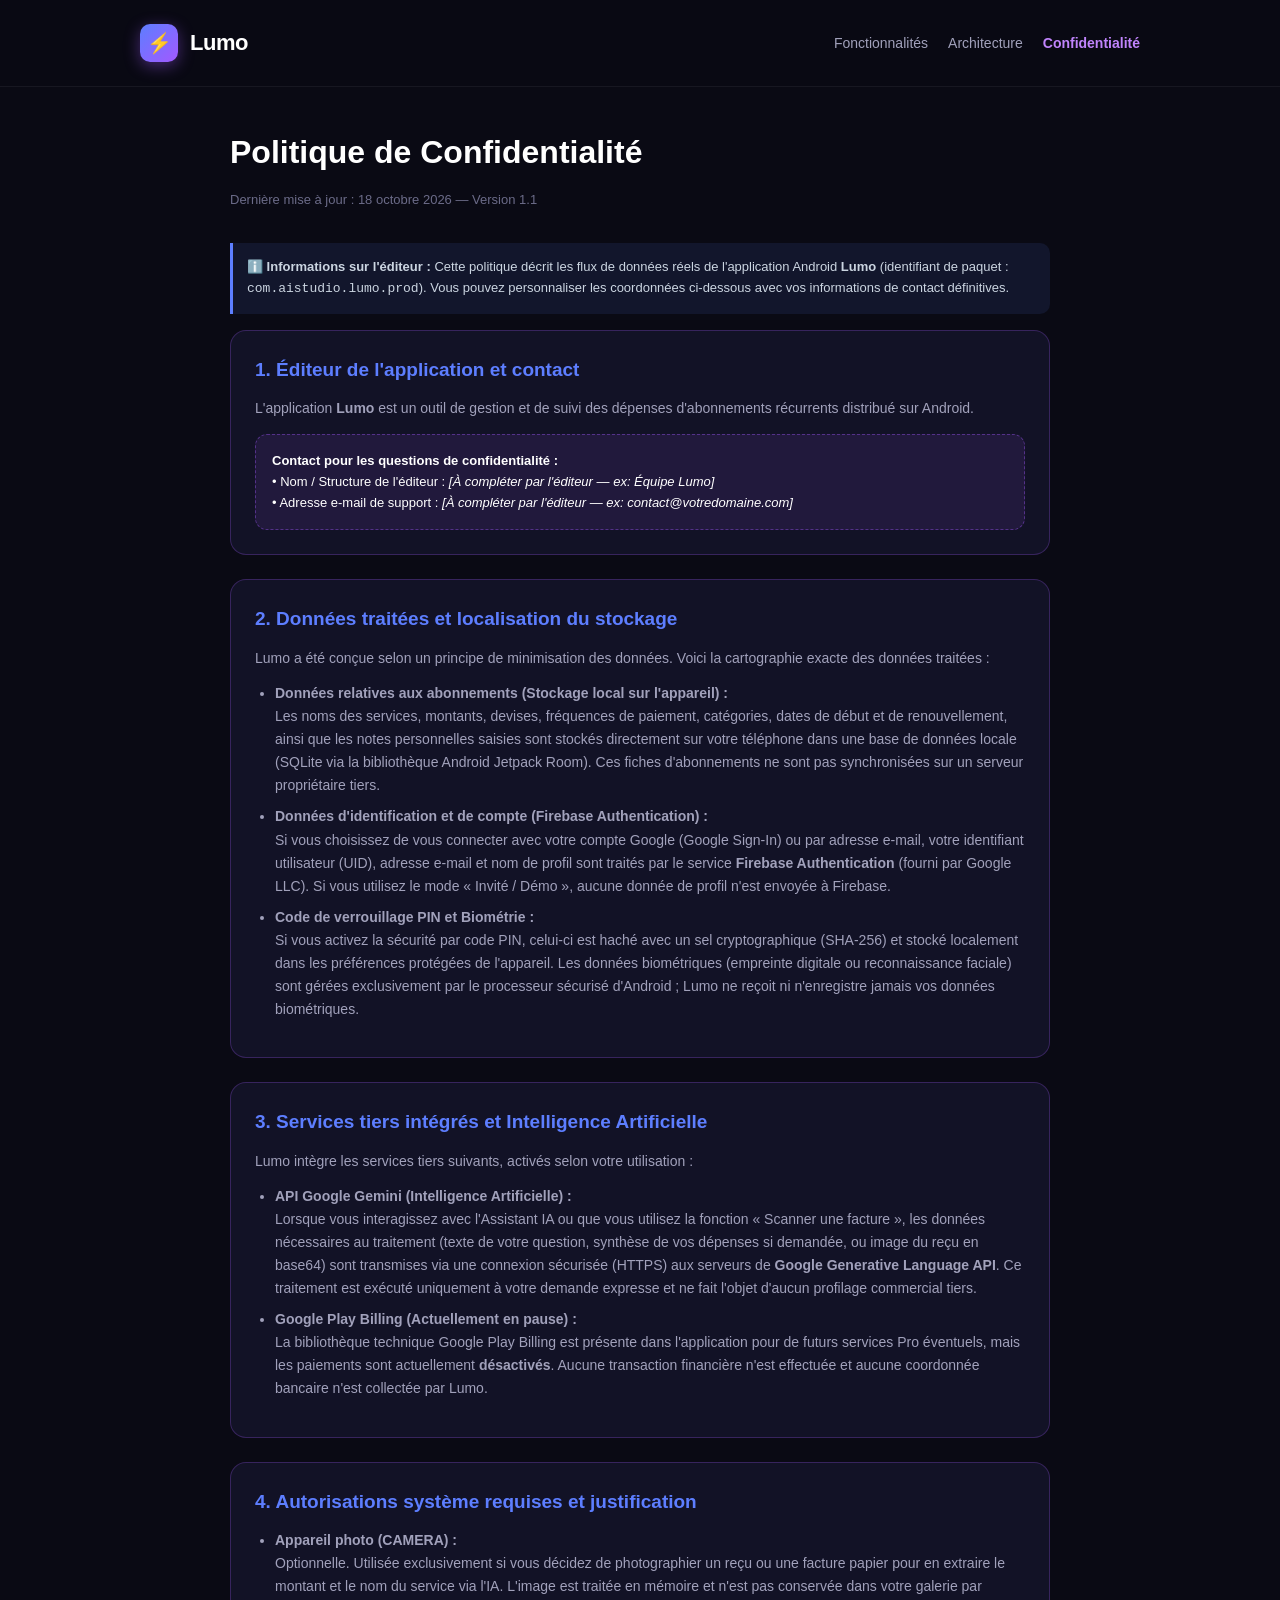
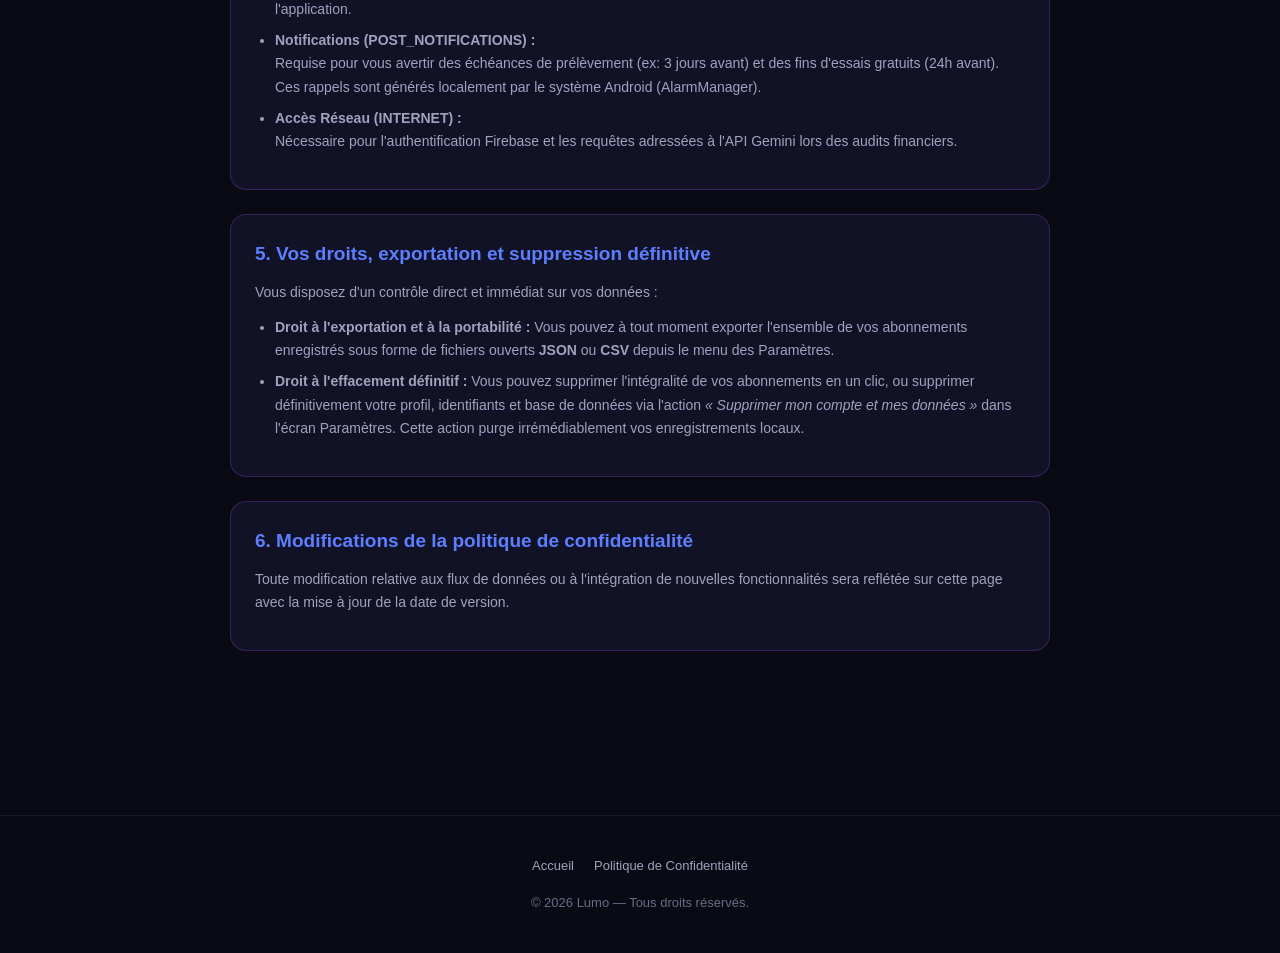
==== privacy.html @ ab12af0a "Add files via upload" ====
<!DOCTYPE html>
<html lang="fr">
<head>
  <meta charset="UTF-8">
  <meta name="viewport" content="width=device-width, initial-scale=1.0">
  <title>Politique de Confidentialité — Lumo</title>
  <meta name="description" content="Politique de confidentialité transparente et fidèle au fonctionnement réel de l'application Android Lumo.">
  <link rel="stylesheet" href="style.css">
</head>
<body>

  <!-- En-tête -->
  <header>
    <div class="container nav-wrapper">
      <a href="index.html" class="logo-brand">
        <div class="logo-badge">⚡</div>
        <span>Lumo</span>
      </a>
      <nav class="nav-links">
        <a href="index.html#features">Fonctionnalités</a>
        <a href="index.html#tech">Architecture</a>
        <a href="privacy.html" style="color: var(--neon-purple); font-weight: 700;">Confidentialité</a>
      </nav>
    </div>
  </header>

  <!-- Contenu Principal -->
  <main class="container privacy-content">
    <h1>Politique de Confidentialité</h1>
    <span class="date-badge">Dernière mise à jour : 18 octobre 2026 — Version 1.1</span>

    <!-- Note d'identification de l'éditeur -->
    <div class="notice-box">
      <strong>ℹ️ Informations sur l'éditeur :</strong> Cette politique décrit les flux de données réels de l'application Android <strong>Lumo</strong> (identifiant de paquet : <code>com.aistudio.lumo.prod</code>). Vous pouvez personnaliser les coordonnées ci-dessous avec vos informations de contact définitives.
    </div>

    <!-- Section 1 : Responsable du traitement -->
    <div class="privacy-section">
      <h2>1. Éditeur de l'application et contact</h2>
      <p>
        L'application <strong>Lumo</strong> est un outil de gestion et de suivi des dépenses d'abonnements récurrents distribué sur Android.
      </p>
      <div class="contact-highlight">
        <strong>Contact pour les questions de confidentialité :</strong><br>
        • Nom / Structure de l'éditeur : <em>[À compléter par l'éditeur — ex: Équipe Lumo]</em><br>
        • Adresse e-mail de support : <em>[À compléter par l'éditeur — ex: contact@votredomaine.com]</em>
      </div>
    </div>

    <!-- Section 2 : Données réellement collectées et stockage -->
    <div class="privacy-section">
      <h2>2. Données traitées et localisation du stockage</h2>
      <p>Lumo a été conçue selon un principe de minimisation des données. Voici la cartographie exacte des données traitées :</p>
      
      <ul>
        <li>
          <strong>Données relatives aux abonnements (Stockage local sur l'appareil) :</strong><br>
          Les noms des services, montants, devises, fréquences de paiement, catégories, dates de début et de renouvellement, ainsi que les notes personnelles saisies sont stockés directement sur votre téléphone dans une base de données locale (SQLite via la bibliothèque Android Jetpack Room). Ces fiches d'abonnements ne sont pas synchronisées sur un serveur propriétaire tiers.
        </li>
        <li>
          <strong>Données d'identification et de compte (Firebase Authentication) :</strong><br>
          Si vous choisissez de vous connecter avec votre compte Google (Google Sign-In) ou par adresse e-mail, votre identifiant utilisateur (UID), adresse e-mail et nom de profil sont traités par le service <strong>Firebase Authentication</strong> (fourni par Google LLC). Si vous utilisez le mode « Invité / Démo », aucune donnée de profil n'est envoyée à Firebase.
        </li>
        <li>
          <strong>Code de verrouillage PIN et Biométrie :</strong><br>
          Si vous activez la sécurité par code PIN, celui-ci est haché avec un sel cryptographique (SHA-256) et stocké localement dans les préférences protégées de l'appareil. Les données biométriques (empreinte digitale ou reconnaissance faciale) sont gérées exclusivement par le processeur sécurisé d'Android ; Lumo ne reçoit ni n'enregistre jamais vos données biométriques.
        </li>
      </ul>
    </div>

    <!-- Section 3 : Services tiers et Intelligence Artificielle -->
    <div class="privacy-section">
      <h2>3. Services tiers intégrés et Intelligence Artificielle</h2>
      <p>Lumo intègre les services tiers suivants, activés selon votre utilisation :</p>
      
      <ul>
        <li>
          <strong>API Google Gemini (Intelligence Artificielle) :</strong><br>
          Lorsque vous interagissez avec l'Assistant IA ou que vous utilisez la fonction « Scanner une facture », les données nécessaires au traitement (texte de votre question, synthèse de vos dépenses si demandée, ou image du reçu en base64) sont transmises via une connexion sécurisée (HTTPS) aux serveurs de <strong>Google Generative Language API</strong>. Ce traitement est exécuté uniquement à votre demande expresse et ne fait l'objet d'aucun profilage commercial tiers.
        </li>
        <li>
          <strong>Google Play Billing (Actuellement en pause) :</strong><br>
          La bibliothèque technique Google Play Billing est présente dans l'application pour de futurs services Pro éventuels, mais les paiements sont actuellement <strong>désactivés</strong>. Aucune transaction financière n'est effectuée et aucune coordonnée bancaire n'est collectée par Lumo.
        </li>
      </ul>
    </div>

    <!-- Section 4 : Permissions Android -->
    <div class="privacy-section">
      <h2>4. Autorisations système requises et justification</h2>
      <ul>
        <li>
          <strong>Appareil photo (CAMERA) :</strong><br>
          Optionnelle. Utilisée exclusivement si vous décidez de photographier un reçu ou une facture papier pour en extraire le montant et le nom du service via l'IA. L'image est traitée en mémoire et n'est pas conservée dans votre galerie par l'application.
        </li>
        <li>
          <strong>Notifications (POST_NOTIFICATIONS) :</strong><br>
          Requise pour vous avertir des échéances de prélèvement (ex: 3 jours avant) et des fins d'essais gratuits (24h avant). Ces rappels sont générés localement par le système Android (AlarmManager).
        </li>
        <li>
          <strong>Accès Réseau (INTERNET) :</strong><br>
          Nécessaire pour l'authentification Firebase et les requêtes adressées à l'API Gemini lors des audits financiers.
        </li>
      </ul>
    </div>

    <!-- Section 5 : Droits, Exportation et Suppression -->
    <div class="privacy-section">
      <h2>5. Vos droits, exportation et suppression définitive</h2>
      <p>Vous disposez d'un contrôle direct et immédiat sur vos données :</p>
      <ul>
        <li>
          <strong>Droit à l'exportation et à la portabilité :</strong> Vous pouvez à tout moment exporter l'ensemble de vos abonnements enregistrés sous forme de fichiers ouverts <strong>JSON</strong> ou <strong>CSV</strong> depuis le menu des Paramètres.
        </li>
        <li>
          <strong>Droit à l'effacement définitif :</strong> Vous pouvez supprimer l'intégralité de vos abonnements en un clic, ou supprimer définitivement votre profil, identifiants et base de données via l'action <em>« Supprimer mon compte et mes données »</em> dans l'écran Paramètres. Cette action purge irrémédiablement vos enregistrements locaux.
        </li>
      </ul>
    </div>

    <!-- Section 6 : Évolutions -->
    <div class="privacy-section">
      <h2>6. Modifications de la politique de confidentialité</h2>
      <p>
        Toute modification relative aux flux de données ou à l'intégration de nouvelles fonctionnalités sera reflétée sur cette page avec la mise à jour de la date de version.
      </p>
    </div>
  </main>

  <!-- Pied de page -->
  <footer>
    <div class="container">
      <div class="footer-links">
        <a href="index.html">Accueil</a>
        <a href="privacy.html">Politique de Confidentialité</a>
      </div>
      <p>© 2026 Lumo — Tous droits réservés.</p>
    </div>
  </footer>

</body>
</html>
---- style.css ----
:root {
  --bg-dark: #0a0a14;
  --bg-card: #121226;
  --bg-card-border: rgba(162, 89, 255, 0.25);
  --electric-blue: #5d7eff;
  --neon-violet: #a259ff;
  --neon-purple: #c084fc;
  --text-white: #ffffff;
  --text-gray: #a1a1bb;
  --text-muted: #6b6b88;
  --success-green: #10b981;
  --gradient-cta: linear-gradient(135deg, #5d7eff 0%, #a259ff 100%);
  --glow-shadow: 0 8px 32px rgba(93, 126, 255, 0.25);
}

* {
  margin: 0;
  padding: 0;
  box-sizing: border-box;
}

body {
  font-family: -apple-system, BlinkMacSystemFont, "Segoe UI", Roboto, Helvetica, Arial, sans-serif;
  background-color: var(--bg-dark);
  color: var(--text-white);
  line-height: 1.6;
  overflow-x: hidden;
  -webkit-font-smoothing: antialiased;
}

.container {
  max-width: 1040px;
  margin: 0 auto;
  padding: 0 20px;
}

/* Header */
header {
  padding: 24px 0;
  border-bottom: 1px solid rgba(255, 255, 255, 0.06);
  position: sticky;
  top: 0;
  background-color: rgba(10, 10, 20, 0.92);
  backdrop-filter: blur(12px);
  z-index: 100;
}

.nav-wrapper {
  display: flex;
  justify-content: space-between;
  align-items: center;
}

.logo-brand {
  display: flex;
  align-items: center;
  gap: 12px;
  text-decoration: none;
  color: var(--text-white);
  font-weight: 800;
  font-size: 22px;
  letter-spacing: -0.5px;
}

.logo-badge {
  width: 38px;
  height: 38px;
  border-radius: 10px;
  background: var(--gradient-cta);
  display: flex;
  align-items: center;
  justify-content: center;
  font-size: 20px;
  box-shadow: 0 4px 16px rgba(162, 89, 255, 0.4);
}

.nav-links {
  display: flex;
  align-items: center;
  gap: 20px;
}

.nav-links a {
  color: var(--text-gray);
  text-decoration: none;
  font-size: 14px;
  font-weight: 500;
  transition: color 0.2s ease;
}

.nav-links a:hover {
  color: var(--text-white);
}

/* Hero Section */
.hero {
  padding: 70px 0 50px;
  text-align: center;
  position: relative;
}

.hero::before {
  content: "";
  position: absolute;
  top: -60px;
  left: 50%;
  transform: translateX(-50%);
  width: 480px;
  height: 280px;
  background: radial-gradient(circle, rgba(162, 89, 255, 0.18) 0%, rgba(93, 126, 255, 0.08) 50%, transparent 70%);
  filter: blur(40px);
  pointer-events: none;
  z-index: 0;
}

.hero-pill {
  display: inline-flex;
  align-items: center;
  gap: 8px;
  padding: 6px 14px;
  border-radius: 20px;
  background: rgba(162, 89, 255, 0.12);
  border: 1px solid rgba(162, 89, 255, 0.35);
  font-size: 12.5px;
  font-weight: 600;
  color: var(--neon-purple);
  margin-bottom: 24px;
  position: relative;
  z-index: 1;
}

.hero h1 {
  font-size: clamp(32px, 6vw, 52px);
  font-weight: 800;
  line-height: 1.15;
  letter-spacing: -1px;
  margin-bottom: 20px;
  position: relative;
  z-index: 1;
}

.gradient-text {
  background: linear-gradient(135deg, #ffffff 30%, #a259ff 100%);
  -webkit-background-clip: text;
  -webkit-text-fill-color: transparent;
}

.hero-desc {
  font-size: clamp(16px, 2.5vw, 19px);
  color: var(--text-gray);
  max-width: 620px;
  margin: 0 auto 36px;
  position: relative;
  z-index: 1;
}

.cta-group {
  display: flex;
  flex-direction: column;
  align-items: center;
  gap: 14px;
  margin-bottom: 40px;
  position: relative;
  z-index: 1;
}

.btn-primary {
  display: inline-flex;
  align-items: center;
  justify-content: center;
  gap: 10px;
  padding: 16px 32px;
  border-radius: 14px;
  background: var(--gradient-cta);
  color: var(--text-white);
  font-weight: 700;
  font-size: 16px;
  text-decoration: none;
  box-shadow: var(--glow-shadow);
  transition: transform 0.2s ease, box-shadow 0.2s ease;
  cursor: pointer;
  border: none;
}

.btn-primary:hover {
  transform: translateY(-2px);
  box-shadow: 0 12px 36px rgba(162, 89, 255, 0.4);
}

.btn-pending {
  background: rgba(255, 255, 255, 0.08);
  border: 1px dashed rgba(162, 89, 255, 0.5);
  color: #d1d5db;
  cursor: default;
}

.badge-uptodown {
  display: inline-block;
  font-size: 11px;
  background: rgba(16, 185, 129, 0.2);
  color: var(--success-green);
  padding: 2px 8px;
  border-radius: 6px;
  border: 1px solid rgba(16, 185, 129, 0.4);
  font-weight: 700;
}

.cta-note {
  font-size: 12px;
  color: var(--text-muted);
}

/* Feature Grid */
.features-section {
  padding: 60px 0;
}

.section-title {
  text-align: center;
  margin-bottom: 40px;
}

.section-title h2 {
  font-size: 28px;
  font-weight: 800;
  margin-bottom: 10px;
}

.section-title p {
  color: var(--text-gray);
  font-size: 15px;
}

.grid-3 {
  display: grid;
  grid-template-columns: repeat(auto-fit, minmax(280px, 1fr));
  gap: 20px;
}

.card {
  background: var(--bg-card);
  border: 1px solid var(--bg-card-border);
  border-radius: 18px;
  padding: 28px 24px;
  transition: transform 0.2s ease, border-color 0.2s ease;
}

.card:hover {
  transform: translateY(-4px);
  border-color: rgba(93, 126, 255, 0.5);
}

.card-icon {
  width: 44px;
  height: 44px;
  border-radius: 12px;
  background: rgba(93, 126, 255, 0.15);
  display: flex;
  align-items: center;
  justify-content: center;
  font-size: 22px;
  margin-bottom: 16px;
  border: 1px solid rgba(93, 126, 255, 0.3);
}

.card h3 {
  font-size: 18px;
  font-weight: 700;
  margin-bottom: 10px;
}

.card p {
  font-size: 14px;
  color: var(--text-gray);
  line-height: 1.5;
}

/* Technical Transparency Section */
.tech-section {
  padding: 40px 0;
}

.tech-box {
  background: rgba(18, 18, 38, 0.7);
  border: 1px solid rgba(255, 255, 255, 0.08);
  border-radius: 16px;
  padding: 28px;
}

.tech-box h3 {
  font-size: 18px;
  margin-bottom: 14px;
  display: flex;
  align-items: center;
  gap: 8px;
}

.tech-list {
  list-style: none;
  display: grid;
  grid-template-columns: repeat(auto-fit, minmax(260px, 1fr));
  gap: 14px;
}

.tech-list li {
  font-size: 13.5px;
  color: var(--text-gray);
  display: flex;
  align-items: flex-start;
  gap: 10px;
}

.tech-list li strong {
  color: var(--text-white);
}

/* Footer */
footer {
  border-top: 1px solid rgba(255, 255, 255, 0.06);
  padding: 40px 0;
  margin-top: 60px;
  text-align: center;
  font-size: 13px;
  color: var(--text-muted);
}

.footer-links {
  display: flex;
  justify-content: center;
  gap: 20px;
  margin-bottom: 16px;
}

.footer-links a {
  color: var(--text-gray);
  text-decoration: none;
  font-weight: 500;
}

.footer-links a:hover {
  color: var(--neon-purple);
}

/* Privacy Policy Layout */
.privacy-content {
  padding: 40px 0 80px;
  max-width: 820px;
  margin: 0 auto;
}

.privacy-content h1 {
  font-size: 32px;
  margin-bottom: 12px;
}

.privacy-content .date-badge {
  font-size: 13px;
  color: var(--text-muted);
  margin-bottom: 32px;
  display: block;
}

.privacy-section {
  background: var(--bg-card);
  border: 1px solid var(--bg-card-border);
  border-radius: 16px;
  padding: 24px;
  margin-bottom: 24px;
}

.privacy-section h2 {
  font-size: 19px;
  color: var(--electric-blue);
  margin-bottom: 12px;
  display: flex;
  align-items: center;
  gap: 10px;
}

.privacy-section p, .privacy-section ul {
  font-size: 14px;
  color: var(--text-gray);
  line-height: 1.65;
  margin-bottom: 12px;
}

.privacy-section ul {
  padding-left: 20px;
}

.privacy-section li {
  margin-bottom: 8px;
}

.notice-box {
  background: rgba(93, 126, 255, 0.1);
  border-left: 3px solid var(--electric-blue);
  padding: 14px;
  border-radius: 0 10px 10px 0;
  margin: 16px 0;
  font-size: 13px;
  color: #cbd5e1;
}

.contact-highlight {
  background: rgba(162, 89, 255, 0.1);
  border: 1px dashed rgba(162, 89, 255, 0.4);
  padding: 16px;
  border-radius: 12px;
  margin-top: 14px;
  font-size: 13px;
}
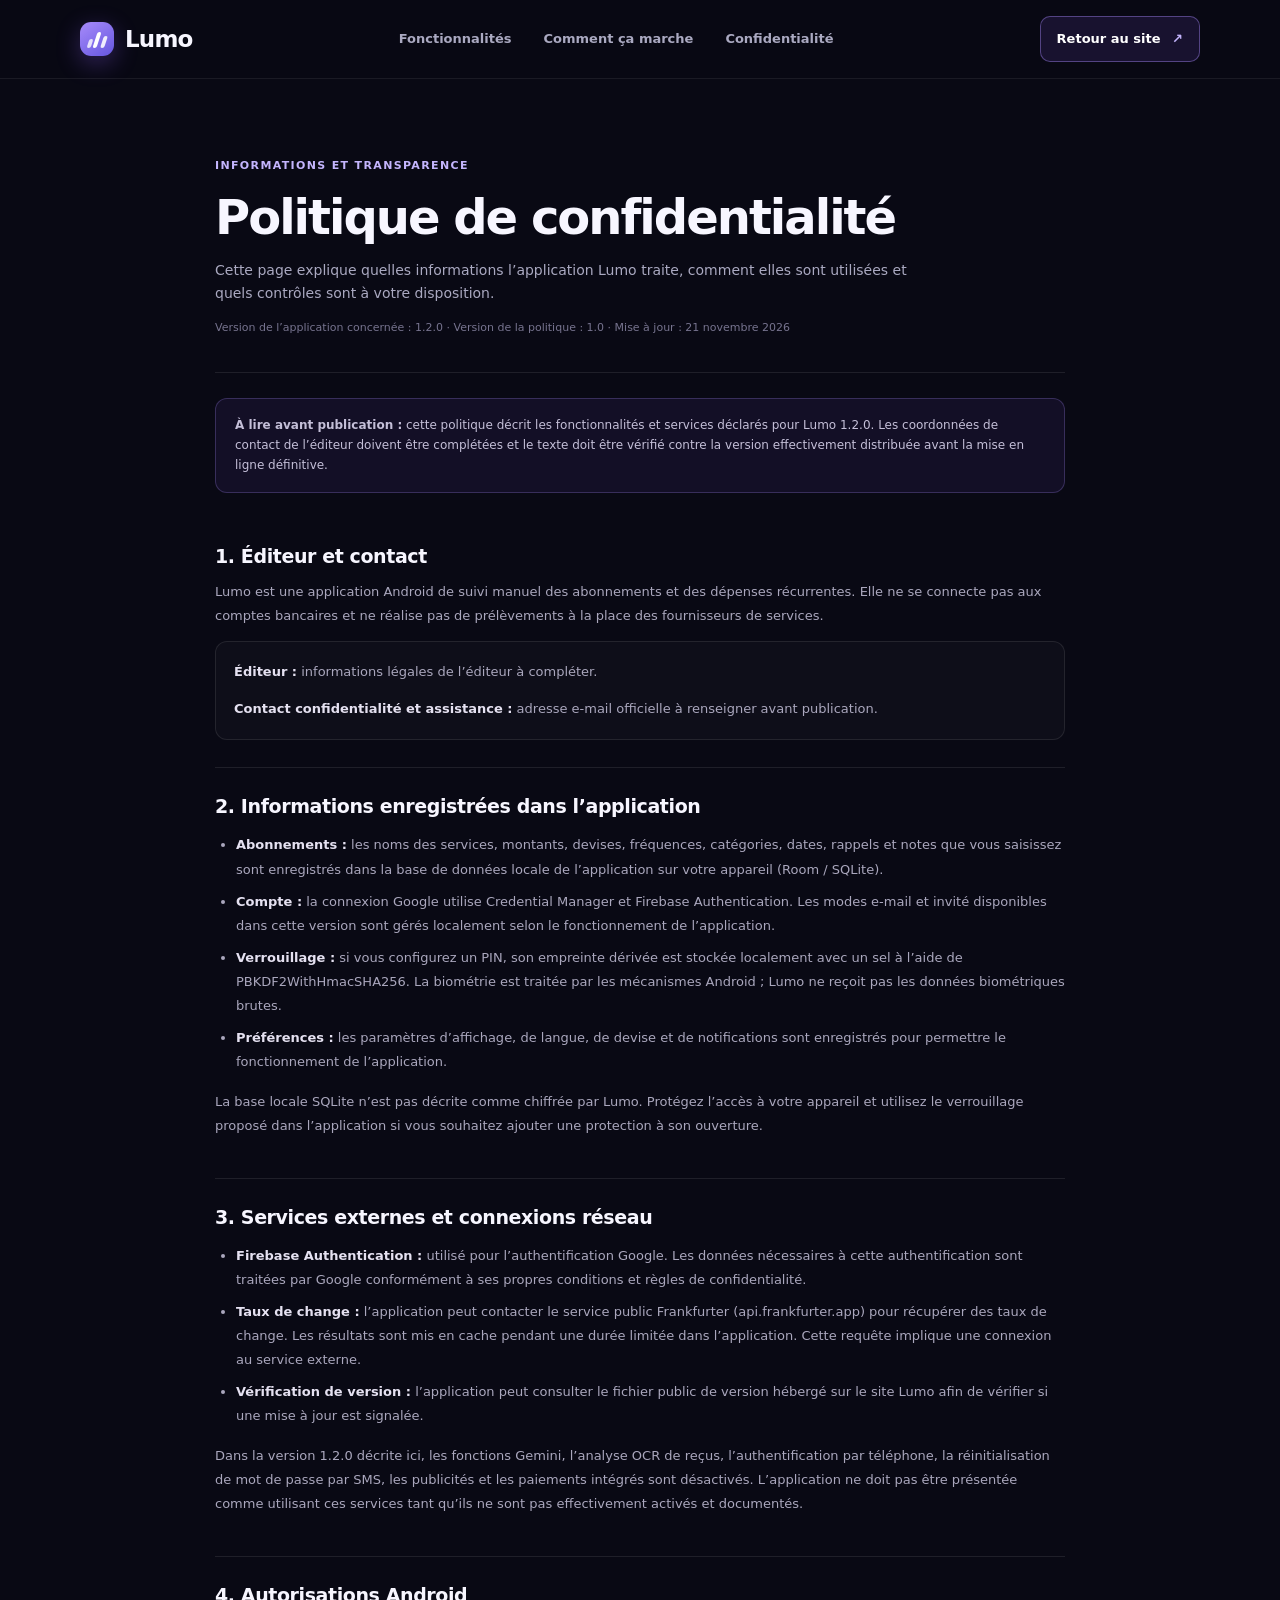
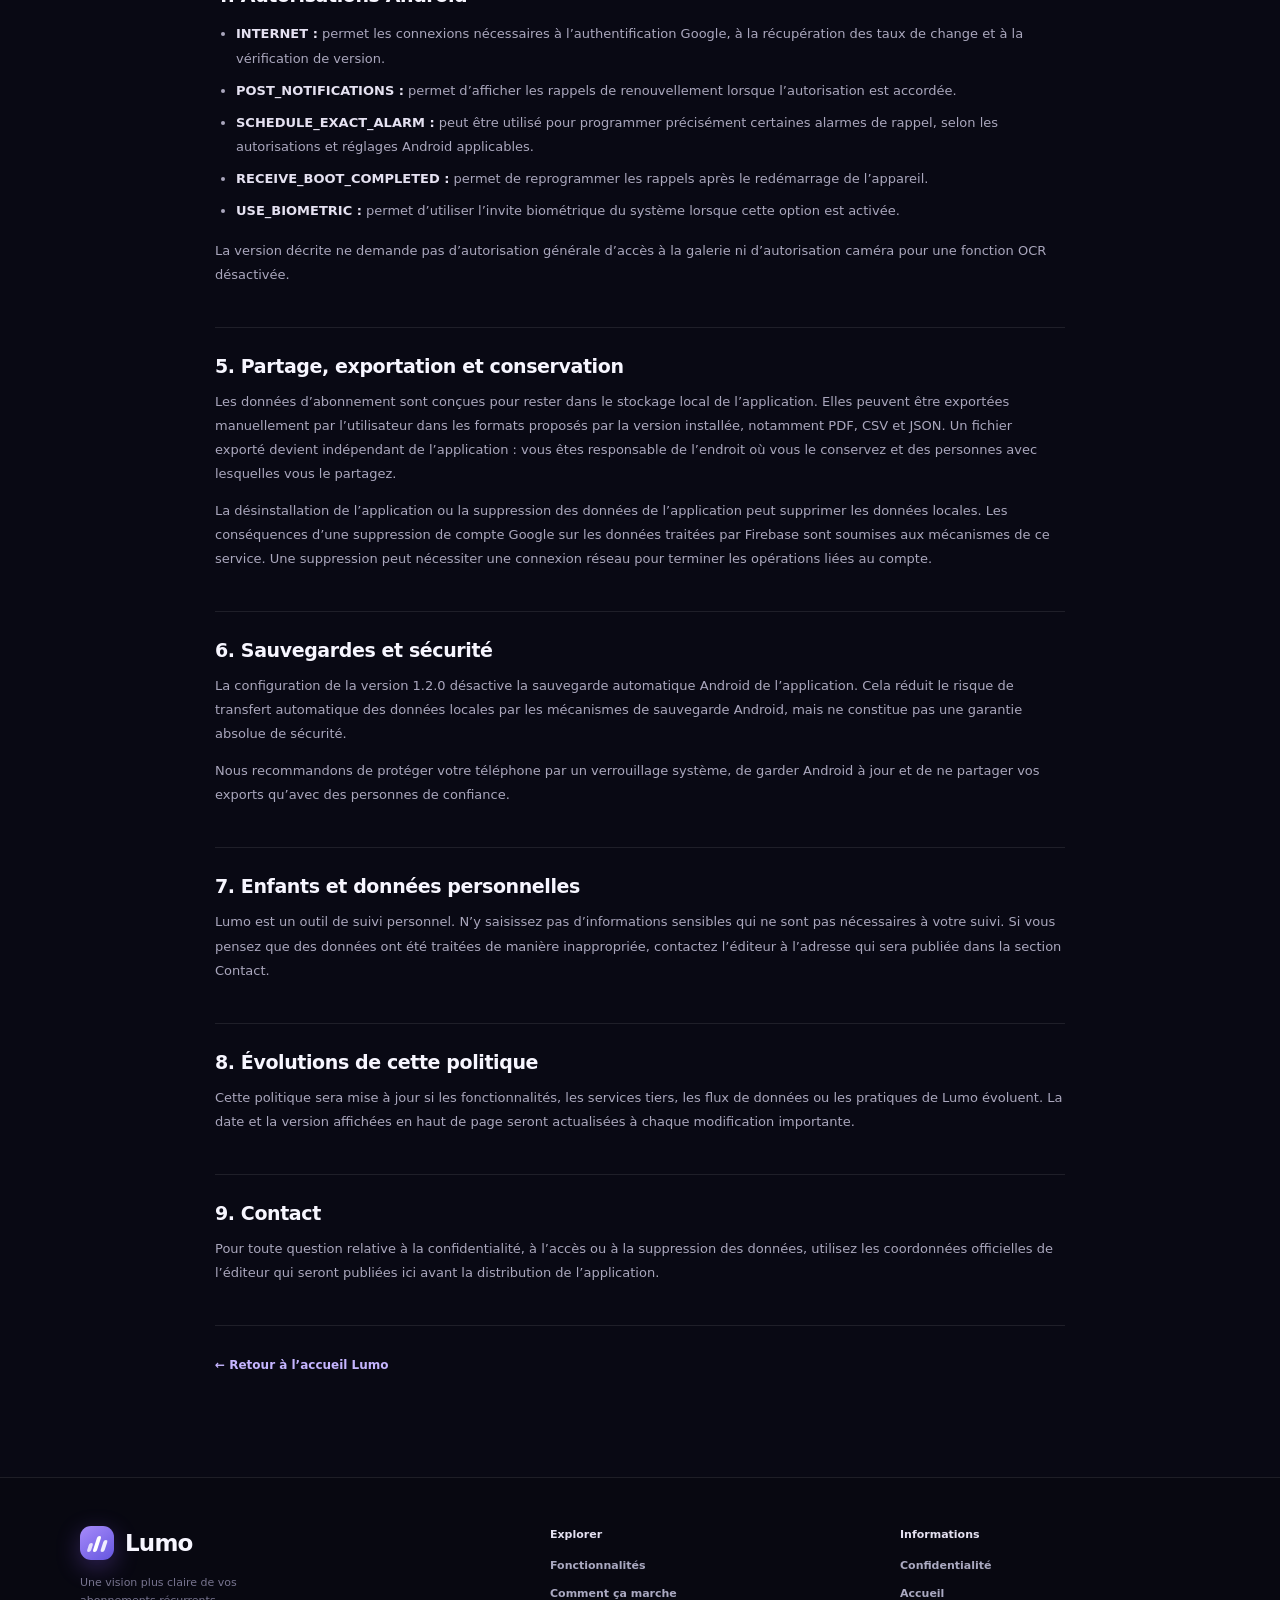
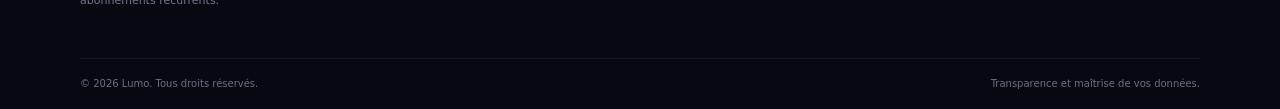
==== commit b554a81e: "Align Lumo privacy policy with version 1.2.0" ====
--- a/privacy.html
+++ b/privacy.html
@@ -1,142 +1,116 @@
-<!DOCTYPE html>
+<!doctype html>
 <html lang="fr">
 <head>
-  <meta charset="UTF-8">
-  <meta name="viewport" content="width=device-width, initial-scale=1.0">
-  <title>Politique de Confidentialité — Lumo</title>
-  <meta name="description" content="Politique de confidentialité transparente et fidèle au fonctionnement réel de l'application Android Lumo.">
+  <meta charset="utf-8">
+  <meta name="viewport" content="width=device-width, initial-scale=1">
+  <meta name="theme-color" content="#090914">
+  <meta name="description" content="Politique de confidentialité de l'application Android Lumo : données traitées, stockage, services tiers et droits des utilisateurs.">
+  <title>Confidentialité — Lumo</title>
   <link rel="stylesheet" href="style.css">
 </head>
 <body>
-
-  <!-- En-tête -->
-  <header>
-    <div class="container nav-wrapper">
-      <a href="index.html" class="logo-brand">
-        <div class="logo-badge">⚡</div>
-        <span>Lumo</span>
-      </a>
-      <nav class="nav-links">
-        <a href="index.html#features">Fonctionnalités</a>
-        <a href="index.html#tech">Architecture</a>
-        <a href="privacy.html" style="color: var(--neon-purple); font-weight: 700;">Confidentialité</a>
+  <a class="skip-link" href="#contenu">Aller au contenu</a>
+  <header class="site-header">
+    <div class="container nav-shell">
+      <a class="brand" href="index.html" aria-label="Lumo, accueil"><span class="brand-mark" aria-hidden="true"><span></span><span></span><span></span></span><span>Lumo</span></a>
+      <nav class="main-nav" aria-label="Navigation principale">
+        <a href="index.html#fonctionnalites">Fonctionnalités</a>
+        <a href="index.html#comment-ca-marche">Comment ça marche</a>
+        <a href="privacy.html" aria-current="page">Confidentialité</a>
       </nav>
+      <a class="nav-cta" href="index.html">Retour au site <span aria-hidden="true">↗</span></a>
     </div>
   </header>
 
-  <!-- Contenu Principal -->
-  <main class="container privacy-content">
-    <h1>Politique de Confidentialité</h1>
-    <span class="date-badge">Dernière mise à jour : 18 octobre 2026 — Version 1.1</span>
-
-    <!-- Note d'identification de l'éditeur -->
-    <div class="notice-box">
-      <strong>ℹ️ Informations sur l'éditeur :</strong> Cette politique décrit les flux de données réels de l'application Android <strong>Lumo</strong> (identifiant de paquet : <code>com.aistudio.lumo.prod</code>). Vous pouvez personnaliser les coordonnées ci-dessous avec vos informations de contact définitives.
+  <main id="contenu" class="privacy-content">
+    <div class="privacy-hero">
+      <span class="eyebrow">Informations et transparence</span>
+      <h1>Politique de confidentialité</h1>
+      <p>Cette page explique quelles informations l’application Lumo traite, comment elles sont utilisées et quels contrôles sont à votre disposition.</p>
+      <div class="privacy-meta">Version de l’application concernée : 1.2.0 · Version de la politique : 1.0 · Mise à jour : 21 novembre 2026</div>
     </div>
 
-    <!-- Section 1 : Responsable du traitement -->
-    <div class="privacy-section">
-      <h2>1. Éditeur de l'application et contact</h2>
-      <p>
-        L'application <strong>Lumo</strong> est un outil de gestion et de suivi des dépenses d'abonnements récurrents distribué sur Android.
-      </p>
-      <div class="contact-highlight">
-        <strong>Contact pour les questions de confidentialité :</strong><br>
-        • Nom / Structure de l'éditeur : <em>[À compléter par l'éditeur — ex: Équipe Lumo]</em><br>
-        • Adresse e-mail de support : <em>[À compléter par l'éditeur — ex: contact@votredomaine.com]</em>
+    <div class="privacy-notice"><strong>À lire avant publication :</strong> cette politique décrit les fonctionnalités et services déclarés pour Lumo 1.2.0. Les coordonnées de contact de l’éditeur doivent être complétées et le texte doit être vérifié contre la version effectivement distribuée avant la mise en ligne définitive.</div>
+
+    <section class="privacy-section">
+      <h2>1. Éditeur et contact</h2>
+      <p>Lumo est une application Android de suivi manuel des abonnements et des dépenses récurrentes. Elle ne se connecte pas aux comptes bancaires et ne réalise pas de prélèvements à la place des fournisseurs de services.</p>
+      <div class="privacy-contact">
+        <p><strong>Éditeur :</strong> informations légales de l’éditeur à compléter.</p>
+        <p><strong>Contact confidentialité et assistance :</strong> adresse e-mail officielle à renseigner avant publication.</p>
       </div>
-    </div>
+    </section>
 
-    <!-- Section 2 : Données réellement collectées et stockage -->
-    <div class="privacy-section">
-      <h2>2. Données traitées et localisation du stockage</h2>
-      <p>Lumo a été conçue selon un principe de minimisation des données. Voici la cartographie exacte des données traitées :</p>
-      
+    <section class="privacy-section">
+      <h2>2. Informations enregistrées dans l’application</h2>
       <ul>
-        <li>
-          <strong>Données relatives aux abonnements (Stockage local sur l'appareil) :</strong><br>
-          Les noms des services, montants, devises, fréquences de paiement, catégories, dates de début et de renouvellement, ainsi que les notes personnelles saisies sont stockés directement sur votre téléphone dans une base de données locale (SQLite via la bibliothèque Android Jetpack Room). Ces fiches d'abonnements ne sont pas synchronisées sur un serveur propriétaire tiers.
-        </li>
-        <li>
-          <strong>Données d'identification et de compte (Firebase Authentication) :</strong><br>
-          Si vous choisissez de vous connecter avec votre compte Google (Google Sign-In) ou par adresse e-mail, votre identifiant utilisateur (UID), adresse e-mail et nom de profil sont traités par le service <strong>Firebase Authentication</strong> (fourni par Google LLC). Si vous utilisez le mode « Invité / Démo », aucune donnée de profil n'est envoyée à Firebase.
-        </li>
-        <li>
-          <strong>Code de verrouillage PIN et Biométrie :</strong><br>
-          Si vous activez la sécurité par code PIN, celui-ci est haché avec un sel cryptographique (SHA-256) et stocké localement dans les préférences protégées de l'appareil. Les données biométriques (empreinte digitale ou reconnaissance faciale) sont gérées exclusivement par le processeur sécurisé d'Android ; Lumo ne reçoit ni n'enregistre jamais vos données biométriques.
-        </li>
+        <li><strong>Abonnements :</strong> les noms des services, montants, devises, fréquences, catégories, dates, rappels et notes que vous saisissez sont enregistrés dans la base de données locale de l’application sur votre appareil (Room / SQLite).</li>
+        <li><strong>Compte :</strong> la connexion Google utilise Credential Manager et Firebase Authentication. Les modes e-mail et invité disponibles dans cette version sont gérés localement selon le fonctionnement de l’application.</li>
+        <li><strong>Verrouillage :</strong> si vous configurez un PIN, son empreinte dérivée est stockée localement avec un sel à l’aide de PBKDF2WithHmacSHA256. La biométrie est traitée par les mécanismes Android ; Lumo ne reçoit pas les données biométriques brutes.</li>
+        <li><strong>Préférences :</strong> les paramètres d’affichage, de langue, de devise et de notifications sont enregistrés pour permettre le fonctionnement de l’application.</li>
       </ul>
-    </div>
+      <p>La base locale SQLite n’est pas décrite comme chiffrée par Lumo. Protégez l’accès à votre appareil et utilisez le verrouillage proposé dans l’application si vous souhaitez ajouter une protection à son ouverture.</p>
+    </section>
 
-    <!-- Section 3 : Services tiers et Intelligence Artificielle -->
-    <div class="privacy-section">
-      <h2>3. Services tiers intégrés et Intelligence Artificielle</h2>
-      <p>Lumo intègre les services tiers suivants, activés selon votre utilisation :</p>
-      
+    <section class="privacy-section">
+      <h2>3. Services externes et connexions réseau</h2>
       <ul>
-        <li>
-          <strong>API Google Gemini (Intelligence Artificielle) :</strong><br>
-          Lorsque vous interagissez avec l'Assistant IA ou que vous utilisez la fonction « Scanner une facture », les données nécessaires au traitement (texte de votre question, synthèse de vos dépenses si demandée, ou image du reçu en base64) sont transmises via une connexion sécurisée (HTTPS) aux serveurs de <strong>Google Generative Language API</strong>. Ce traitement est exécuté uniquement à votre demande expresse et ne fait l'objet d'aucun profilage commercial tiers.
-        </li>
-        <li>
-          <strong>Google Play Billing (Actuellement en pause) :</strong><br>
-          La bibliothèque technique Google Play Billing est présente dans l'application pour de futurs services Pro éventuels, mais les paiements sont actuellement <strong>désactivés</strong>. Aucune transaction financière n'est effectuée et aucune coordonnée bancaire n'est collectée par Lumo.
-        </li>
+        <li><strong>Firebase Authentication :</strong> utilisé pour l’authentification Google. Les données nécessaires à cette authentification sont traitées par Google conformément à ses propres conditions et règles de confidentialité.</li>
+        <li><strong>Taux de change :</strong> l’application peut contacter le service public Frankfurter (api.frankfurter.app) pour récupérer des taux de change. Les résultats sont mis en cache pendant une durée limitée dans l’application. Cette requête implique une connexion au service externe.</li>
+        <li><strong>Vérification de version :</strong> l’application peut consulter le fichier public de version hébergé sur le site Lumo afin de vérifier si une mise à jour est signalée.</li>
       </ul>
-    </div>
+      <p>Dans la version 1.2.0 décrite ici, les fonctions Gemini, l’analyse OCR de reçus, l’authentification par téléphone, la réinitialisation de mot de passe par SMS, les publicités et les paiements intégrés sont désactivés. L’application ne doit pas être présentée comme utilisant ces services tant qu’ils ne sont pas effectivement activés et documentés.</p>
+    </section>
 
-    <!-- Section 4 : Permissions Android -->
-    <div class="privacy-section">
-      <h2>4. Autorisations système requises et justification</h2>
+    <section class="privacy-section">
+      <h2>4. Autorisations Android</h2>
       <ul>
-        <li>
-          <strong>Appareil photo (CAMERA) :</strong><br>
-          Optionnelle. Utilisée exclusivement si vous décidez de photographier un reçu ou une facture papier pour en extraire le montant et le nom du service via l'IA. L'image est traitée en mémoire et n'est pas conservée dans votre galerie par l'application.
-        </li>
-        <li>
-          <strong>Notifications (POST_NOTIFICATIONS) :</strong><br>
-          Requise pour vous avertir des échéances de prélèvement (ex: 3 jours avant) et des fins d'essais gratuits (24h avant). Ces rappels sont générés localement par le système Android (AlarmManager).
-        </li>
-        <li>
-          <strong>Accès Réseau (INTERNET) :</strong><br>
-          Nécessaire pour l'authentification Firebase et les requêtes adressées à l'API Gemini lors des audits financiers.
-        </li>
+        <li><strong>INTERNET :</strong> permet les connexions nécessaires à l’authentification Google, à la récupération des taux de change et à la vérification de version.</li>
+        <li><strong>POST_NOTIFICATIONS :</strong> permet d’afficher les rappels de renouvellement lorsque l’autorisation est accordée.</li>
+        <li><strong>SCHEDULE_EXACT_ALARM :</strong> peut être utilisé pour programmer précisément certaines alarmes de rappel, selon les autorisations et réglages Android applicables.</li>
+        <li><strong>RECEIVE_BOOT_COMPLETED :</strong> permet de reprogrammer les rappels après le redémarrage de l’appareil.</li>
+        <li><strong>USE_BIOMETRIC :</strong> permet d’utiliser l’invite biométrique du système lorsque cette option est activée.</li>
       </ul>
-    </div>
+      <p>La version décrite ne demande pas d’autorisation générale d’accès à la galerie ni d’autorisation caméra pour une fonction OCR désactivée.</p>
+    </section>
 
-    <!-- Section 5 : Droits, Exportation et Suppression -->
-    <div class="privacy-section">
-      <h2>5. Vos droits, exportation et suppression définitive</h2>
-      <p>Vous disposez d'un contrôle direct et immédiat sur vos données :</p>
-      <ul>
-        <li>
-          <strong>Droit à l'exportation et à la portabilité :</strong> Vous pouvez à tout moment exporter l'ensemble de vos abonnements enregistrés sous forme de fichiers ouverts <strong>JSON</strong> ou <strong>CSV</strong> depuis le menu des Paramètres.
-        </li>
-        <li>
-          <strong>Droit à l'effacement définitif :</strong> Vous pouvez supprimer l'intégralité de vos abonnements en un clic, ou supprimer définitivement votre profil, identifiants et base de données via l'action <em>« Supprimer mon compte et mes données »</em> dans l'écran Paramètres. Cette action purge irrémédiablement vos enregistrements locaux.
-        </li>
-      </ul>
-    </div>
+    <section class="privacy-section">
+      <h2>5. Partage, exportation et conservation</h2>
+      <p>Les données d’abonnement sont conçues pour rester dans le stockage local de l’application. Elles peuvent être exportées manuellement par l’utilisateur dans les formats proposés par la version installée, notamment PDF, CSV et JSON. Un fichier exporté devient indépendant de l’application : vous êtes responsable de l’endroit où vous le conservez et des personnes avec lesquelles vous le partagez.</p>
+      <p>La désinstallation de l’application ou la suppression des données de l’application peut supprimer les données locales. Les conséquences d’une suppression de compte Google sur les données traitées par Firebase sont soumises aux mécanismes de ce service. Une suppression peut nécessiter une connexion réseau pour terminer les opérations liées au compte.</p>
+    </section>
 
-    <!-- Section 6 : Évolutions -->
-    <div class="privacy-section">
-      <h2>6. Modifications de la politique de confidentialité</h2>
-      <p>
-        Toute modification relative aux flux de données ou à l'intégration de nouvelles fonctionnalités sera reflétée sur cette page avec la mise à jour de la date de version.
-      </p>
-    </div>
+    <section class="privacy-section">
+      <h2>6. Sauvegardes et sécurité</h2>
+      <p>La configuration de la version 1.2.0 désactive la sauvegarde automatique Android de l’application. Cela réduit le risque de transfert automatique des données locales par les mécanismes de sauvegarde Android, mais ne constitue pas une garantie absolue de sécurité.</p>
+      <p>Nous recommandons de protéger votre téléphone par un verrouillage système, de garder Android à jour et de ne partager vos exports qu’avec des personnes de confiance.</p>
+    </section>
+
+    <section class="privacy-section">
+      <h2>7. Enfants et données personnelles</h2>
+      <p>Lumo est un outil de suivi personnel. N’y saisissez pas d’informations sensibles qui ne sont pas nécessaires à votre suivi. Si vous pensez que des données ont été traitées de manière inappropriée, contactez l’éditeur à l’adresse qui sera publiée dans la section Contact.</p>
+    </section>
+
+    <section class="privacy-section">
+      <h2>8. Évolutions de cette politique</h2>
+      <p>Cette politique sera mise à jour si les fonctionnalités, les services tiers, les flux de données ou les pratiques de Lumo évoluent. La date et la version affichées en haut de page seront actualisées à chaque modification importante.</p>
+    </section>
+
+    <section class="privacy-section">
+      <h2>9. Contact</h2>
+      <p>Pour toute question relative à la confidentialité, à l’accès ou à la suppression des données, utilisez les coordonnées officielles de l’éditeur qui seront publiées ici avant la distribution de l’application.</p>
+    </section>
+
+    <a class="back-link" href="index.html">← Retour à l’accueil Lumo</a>
   </main>
 
-  <!-- Pied de page -->
-  <footer>
-    <div class="container">
-      <div class="footer-links">
-        <a href="index.html">Accueil</a>
-        <a href="privacy.html">Politique de Confidentialité</a>
-      </div>
-      <p>© 2026 Lumo — Tous droits réservés.</p>
+  <footer class="site-footer">
+    <div class="container footer-main">
+      <div class="footer-brand"><a class="brand" href="index.html"><span class="brand-mark" aria-hidden="true"><span></span><span></span><span></span></span><span>Lumo</span></a><p>Une vision plus claire de vos abonnements récurrents.</p></div>
+      <div class="footer-nav"><strong>Explorer</strong><a href="index.html#fonctionnalites">Fonctionnalités</a><a href="index.html#comment-ca-marche">Comment ça marche</a></div>
+      <div class="footer-nav"><strong>Informations</strong><a href="privacy.html">Confidentialité</a><a href="index.html">Accueil</a></div>
     </div>
+    <div class="container footer-bottom"><span>© 2026 Lumo. Tous droits réservés.</span><span>Transparence et maîtrise de vos données.</span></div>
   </footer>
-
 </body>
-</html>
+</html>
--- a/style.css
+++ b/style.css
@@ -1,412 +1,87 @@
 :root {
-  --bg-dark: #0a0a14;
-  --bg-card: #121226;
-  --bg-card-border: rgba(162, 89, 255, 0.25);
-  --electric-blue: #5d7eff;
-  --neon-violet: #a259ff;
-  --neon-purple: #c084fc;
-  --text-white: #ffffff;
-  --text-gray: #a1a1bb;
-  --text-muted: #6b6b88;
-  --success-green: #10b981;
-  --gradient-cta: linear-gradient(135deg, #5d7eff 0%, #a259ff 100%);
-  --glow-shadow: 0 8px 32px rgba(93, 126, 255, 0.25);
+  color-scheme: dark;
+  --bg: #090914;
+  --bg-soft: #0e0e1c;
+  --panel: #131326;
+  --panel-2: #19182f;
+  --line: rgba(255,255,255,.09);
+  --text: #f7f6ff;
+  --muted: #aaa9c1;
+  --subtle: #77768f;
+  --purple: #a78bfa;
+  --violet: #8b5cf6;
+  --blue: #718bff;
+  --mint: #71e0c0;
+  --font: "DM Sans", system-ui, -apple-system, BlinkMacSystemFont, "Segoe UI", sans-serif;
+  --display: "Manrope", var(--font);
 }
-
-* {
-  margin: 0;
-  padding: 0;
-  box-sizing: border-box;
-}
-
-body {
-  font-family: -apple-system, BlinkMacSystemFont, "Segoe UI", Roboto, Helvetica, Arial, sans-serif;
-  background-color: var(--bg-dark);
-  color: var(--text-white);
-  line-height: 1.6;
-  overflow-x: hidden;
-  -webkit-font-smoothing: antialiased;
-}
-
-.container {
-  max-width: 1040px;
-  margin: 0 auto;
-  padding: 0 20px;
-}
-
-/* Header */
-header {
-  padding: 24px 0;
-  border-bottom: 1px solid rgba(255, 255, 255, 0.06);
-  position: sticky;
-  top: 0;
-  background-color: rgba(10, 10, 20, 0.92);
-  backdrop-filter: blur(12px);
-  z-index: 100;
-}
-
-.nav-wrapper {
-  display: flex;
-  justify-content: space-between;
-  align-items: center;
-}
-
-.logo-brand {
-  display: flex;
-  align-items: center;
-  gap: 12px;
-  text-decoration: none;
-  color: var(--text-white);
-  font-weight: 800;
-  font-size: 22px;
-  letter-spacing: -0.5px;
-}
-
-.logo-badge {
-  width: 38px;
-  height: 38px;
-  border-radius: 10px;
-  background: var(--gradient-cta);
-  display: flex;
-  align-items: center;
-  justify-content: center;
-  font-size: 20px;
-  box-shadow: 0 4px 16px rgba(162, 89, 255, 0.4);
-}
-
-.nav-links {
-  display: flex;
-  align-items: center;
-  gap: 20px;
-}
-
-.nav-links a {
-  color: var(--text-gray);
-  text-decoration: none;
-  font-size: 14px;
-  font-weight: 500;
-  transition: color 0.2s ease;
-}
-
-.nav-links a:hover {
-  color: var(--text-white);
-}
-
-/* Hero Section */
-.hero {
-  padding: 70px 0 50px;
-  text-align: center;
-  position: relative;
-}
-
-.hero::before {
-  content: "";
-  position: absolute;
-  top: -60px;
-  left: 50%;
-  transform: translateX(-50%);
-  width: 480px;
-  height: 280px;
-  background: radial-gradient(circle, rgba(162, 89, 255, 0.18) 0%, rgba(93, 126, 255, 0.08) 50%, transparent 70%);
-  filter: blur(40px);
-  pointer-events: none;
-  z-index: 0;
-}
-
-.hero-pill {
-  display: inline-flex;
-  align-items: center;
-  gap: 8px;
-  padding: 6px 14px;
-  border-radius: 20px;
-  background: rgba(162, 89, 255, 0.12);
-  border: 1px solid rgba(162, 89, 255, 0.35);
-  font-size: 12.5px;
-  font-weight: 600;
-  color: var(--neon-purple);
-  margin-bottom: 24px;
-  position: relative;
-  z-index: 1;
-}
-
-.hero h1 {
-  font-size: clamp(32px, 6vw, 52px);
-  font-weight: 800;
-  line-height: 1.15;
-  letter-spacing: -1px;
-  margin-bottom: 20px;
-  position: relative;
-  z-index: 1;
-}
-
-.gradient-text {
-  background: linear-gradient(135deg, #ffffff 30%, #a259ff 100%);
-  -webkit-background-clip: text;
-  -webkit-text-fill-color: transparent;
-}
-
-.hero-desc {
-  font-size: clamp(16px, 2.5vw, 19px);
-  color: var(--text-gray);
-  max-width: 620px;
-  margin: 0 auto 36px;
-  position: relative;
-  z-index: 1;
-}
-
-.cta-group {
-  display: flex;
-  flex-direction: column;
-  align-items: center;
-  gap: 14px;
-  margin-bottom: 40px;
-  position: relative;
-  z-index: 1;
-}
-
-.btn-primary {
-  display: inline-flex;
-  align-items: center;
-  justify-content: center;
-  gap: 10px;
-  padding: 16px 32px;
-  border-radius: 14px;
-  background: var(--gradient-cta);
-  color: var(--text-white);
-  font-weight: 700;
-  font-size: 16px;
-  text-decoration: none;
-  box-shadow: var(--glow-shadow);
-  transition: transform 0.2s ease, box-shadow 0.2s ease;
-  cursor: pointer;
-  border: none;
-}
-
-.btn-primary:hover {
-  transform: translateY(-2px);
-  box-shadow: 0 12px 36px rgba(162, 89, 255, 0.4);
-}
-
-.btn-pending {
-  background: rgba(255, 255, 255, 0.08);
-  border: 1px dashed rgba(162, 89, 255, 0.5);
-  color: #d1d5db;
-  cursor: default;
-}
-
-.badge-uptodown {
-  display: inline-block;
-  font-size: 11px;
-  background: rgba(16, 185, 129, 0.2);
-  color: var(--success-green);
-  padding: 2px 8px;
-  border-radius: 6px;
-  border: 1px solid rgba(16, 185, 129, 0.4);
-  font-weight: 700;
-}
-
-.cta-note {
-  font-size: 12px;
-  color: var(--text-muted);
-}
-
-/* Feature Grid */
-.features-section {
-  padding: 60px 0;
-}
-
-.section-title {
-  text-align: center;
-  margin-bottom: 40px;
-}
-
-.section-title h2 {
-  font-size: 28px;
-  font-weight: 800;
-  margin-bottom: 10px;
-}
-
-.section-title p {
-  color: var(--text-gray);
-  font-size: 15px;
-}
-
-.grid-3 {
-  display: grid;
-  grid-template-columns: repeat(auto-fit, minmax(280px, 1fr));
-  gap: 20px;
-}
-
-.card {
-  background: var(--bg-card);
-  border: 1px solid var(--bg-card-border);
-  border-radius: 18px;
-  padding: 28px 24px;
-  transition: transform 0.2s ease, border-color 0.2s ease;
-}
-
-.card:hover {
-  transform: translateY(-4px);
-  border-color: rgba(93, 126, 255, 0.5);
-}
-
-.card-icon {
-  width: 44px;
-  height: 44px;
-  border-radius: 12px;
-  background: rgba(93, 126, 255, 0.15);
-  display: flex;
-  align-items: center;
-  justify-content: center;
-  font-size: 22px;
-  margin-bottom: 16px;
-  border: 1px solid rgba(93, 126, 255, 0.3);
-}
-
-.card h3 {
-  font-size: 18px;
-  font-weight: 700;
-  margin-bottom: 10px;
-}
-
-.card p {
-  font-size: 14px;
-  color: var(--text-gray);
-  line-height: 1.5;
-}
-
-/* Technical Transparency Section */
-.tech-section {
-  padding: 40px 0;
-}
-
-.tech-box {
-  background: rgba(18, 18, 38, 0.7);
-  border: 1px solid rgba(255, 255, 255, 0.08);
-  border-radius: 16px;
-  padding: 28px;
-}
-
-.tech-box h3 {
-  font-size: 18px;
-  margin-bottom: 14px;
-  display: flex;
-  align-items: center;
-  gap: 8px;
-}
-
-.tech-list {
-  list-style: none;
-  display: grid;
-  grid-template-columns: repeat(auto-fit, minmax(260px, 1fr));
-  gap: 14px;
-}
-
-.tech-list li {
-  font-size: 13.5px;
-  color: var(--text-gray);
-  display: flex;
-  align-items: flex-start;
-  gap: 10px;
-}
-
-.tech-list li strong {
-  color: var(--text-white);
-}
-
-/* Footer */
-footer {
-  border-top: 1px solid rgba(255, 255, 255, 0.06);
-  padding: 40px 0;
-  margin-top: 60px;
-  text-align: center;
-  font-size: 13px;
-  color: var(--text-muted);
-}
-
-.footer-links {
-  display: flex;
-  justify-content: center;
-  gap: 20px;
-  margin-bottom: 16px;
-}
-
-.footer-links a {
-  color: var(--text-gray);
-  text-decoration: none;
-  font-weight: 500;
-}
-
-.footer-links a:hover {
-  color: var(--neon-purple);
-}
-
-/* Privacy Policy Layout */
-.privacy-content {
-  padding: 40px 0 80px;
-  max-width: 820px;
-  margin: 0 auto;
-}
-
-.privacy-content h1 {
-  font-size: 32px;
-  margin-bottom: 12px;
-}
-
-.privacy-content .date-badge {
-  font-size: 13px;
-  color: var(--text-muted);
-  margin-bottom: 32px;
-  display: block;
-}
-
-.privacy-section {
-  background: var(--bg-card);
-  border: 1px solid var(--bg-card-border);
-  border-radius: 16px;
-  padding: 24px;
-  margin-bottom: 24px;
-}
-
-.privacy-section h2 {
-  font-size: 19px;
-  color: var(--electric-blue);
-  margin-bottom: 12px;
-  display: flex;
-  align-items: center;
-  gap: 10px;
-}
-
-.privacy-section p, .privacy-section ul {
-  font-size: 14px;
-  color: var(--text-gray);
-  line-height: 1.65;
-  margin-bottom: 12px;
-}
-
-.privacy-section ul {
-  padding-left: 20px;
-}
-
-.privacy-section li {
-  margin-bottom: 8px;
-}
-
-.notice-box {
-  background: rgba(93, 126, 255, 0.1);
-  border-left: 3px solid var(--electric-blue);
-  padding: 14px;
-  border-radius: 0 10px 10px 0;
-  margin: 16px 0;
-  font-size: 13px;
-  color: #cbd5e1;
-}
-
-.contact-highlight {
-  background: rgba(162, 89, 255, 0.1);
-  border: 1px dashed rgba(162, 89, 255, 0.4);
-  padding: 16px;
-  border-radius: 12px;
-  margin-top: 14px;
-  font-size: 13px;
-}
+* { box-sizing: border-box; }
+html { scroll-behavior: smooth; scroll-padding-top: 92px; }
+body { margin: 0; background: var(--bg); color: var(--text); font-family: var(--font); line-height: 1.65; -webkit-font-smoothing: antialiased; }
+a { color: inherit; }
+button, a { -webkit-tap-highlight-color: transparent; }
+.container { width: min(1120px, calc(100% - 48px)); margin-inline: auto; }
+.skip-link { position: absolute; top: -60px; left: 16px; z-index: 999; padding: 10px 14px; background: white; color: #111; border-radius: 8px; }
+.skip-link:focus { top: 12px; }
+.site-header { position: sticky; top: 0; z-index: 50; background: rgba(9,9,20,.82); border-bottom: 1px solid rgba(255,255,255,.07); backdrop-filter: blur(18px); }
+.nav-shell { min-height: 78px; display: flex; align-items: center; justify-content: space-between; gap: 28px; }
+.brand { display: inline-flex; align-items: center; gap: 11px; text-decoration: none; color: var(--text); font: 800 23px var(--display); letter-spacing: -.8px; }
+.brand-mark { width: 34px; height: 34px; display: inline-flex; align-items: end; justify-content: center; gap: 3px; padding: 8px; border-radius: 11px; background: linear-gradient(145deg,#a78bfa,#6556df); box-shadow: 0 7px 24px rgba(139,92,246,.32); }
+.brand-mark span { width: 4px; border-radius: 4px; background: white; transform: skew(-18deg); }
+.brand-mark span:nth-child(1) { height: 9px; opacity: .78; }.brand-mark span:nth-child(2) { height: 16px; }.brand-mark span:nth-child(3) { height: 12px; opacity: .88; }
+.main-nav { display: flex; align-items: center; gap: clamp(16px,2.5vw,32px); }
+.main-nav a, .footer-nav a { color: var(--muted); text-decoration: none; font-size: 13px; font-weight: 600; transition: color .2s; }
+.main-nav a:hover, .footer-nav a:hover { color: white; }
+.nav-cta { text-decoration: none; color: white; font-size: 13px; font-weight: 700; padding: 11px 16px; border: 1px solid rgba(167,139,250,.42); border-radius: 10px; background: rgba(139,92,246,.12); }
+.nav-cta span { margin-left: 7px; color: #c4b5fd; }
+.section-wrap { position: relative; overflow: hidden; }
+.hero { padding: 88px 0 28px; background: radial-gradient(ellipse at 74% 36%,rgba(105,75,190,.13),transparent 42%), linear-gradient(180deg,#0c0b1a 0%,var(--bg) 100%); }
+.hero-grid { display: grid; grid-template-columns: 1.02fr .98fr; align-items: center; gap: 50px; min-height: 500px; position: relative; z-index: 1; }
+.hero-copy { padding: 18px 0 44px; }
+.eyebrow { display: inline-flex; align-items: center; gap: 9px; color: #c4b5fd; font-size: 11px; font-weight: 800; letter-spacing: 1.35px; text-transform: uppercase; }
+.status-dot { width: 7px; height: 7px; border-radius: 50%; background: var(--mint); box-shadow: 0 0 14px rgba(113,224,192,.8); }
+h1,h2,h3,p { margin-top: 0; }
+h1,h2,h3 { font-family: var(--display); }
+.hero h1 { margin: 24px 0 20px; font-size: clamp(43px,5.6vw,68px); line-height: 1.08; letter-spacing: -3.2px; font-weight: 800; }
+.gradient-text { background: linear-gradient(100deg,#d9ccff 0%,#a78bfa 48%,#7b9bff 100%); -webkit-background-clip: text; background-clip: text; color: transparent; }
+.hero-lead { max-width: 540px; color: #b6b4ca; font-size: 17px; line-height: 1.8; }
+.hero-actions { display: flex; flex-wrap: wrap; gap: 12px; margin-top: 30px; }
+.button { display: inline-flex; align-items: center; justify-content: center; gap: 12px; min-height: 48px; padding: 0 19px; border-radius: 11px; text-decoration: none; font-size: 13px; font-weight: 800; transition: transform .2s,border-color .2s,background .2s; }
+.button:hover { transform: translateY(-2px); }
+.button-primary { color: white; background: linear-gradient(110deg,#8b6cf0,#657ff0); box-shadow: 0 10px 30px rgba(111,91,222,.24); }
+.button-primary:hover { box-shadow: 0 14px 34px rgba(111,91,222,.36); }
+.button-quiet { color: #d2cfe5; border: 1px solid var(--line); background: rgba(255,255,255,.025); }
+.hero-proof { display: flex; align-items: center; gap: 10px; margin-top: 25px; color: #8e8ca8; font-size: 11px; font-weight: 600; }
+.proof-icon { display: grid; place-items: center; width: 19px; height: 19px; border-radius: 50%; color: #8ce6c9; background: rgba(113,224,192,.12); }
+.product-stage { min-height: 480px; position: relative; display: grid; place-items: center; }
+.stage-orbit { position: absolute; border: 1px solid rgba(167,139,250,.13); border-radius: 50%; transform: rotate(-24deg); }
+.orbit-a { width: 440px; height: 300px; }.orbit-b { width: 520px; height: 365px; transform: rotate(32deg); border-color: rgba(113,139,255,.1); }
+.phone-frame { width: 252px; height: 455px; position: relative; z-index: 2; padding: 9px; border: 1px solid rgba(255,255,255,.25); border-radius: 35px; background: linear-gradient(145deg,#333044,#10101b 38%,#27223e); box-shadow: 0 34px 90px rgba(0,0,0,.55),0 0 65px rgba(139,92,246,.17); transform: rotate(3deg); }
+.phone-top { height: 22px; display: flex; justify-content: space-between; padding: 1px 13px 0; color: #d5d0e8; font-size: 8px; font-weight: 700; }
+.app-screen { height: calc(100% - 22px); overflow: hidden; position: relative; padding: 17px 14px 0; border-radius: 25px; background: radial-gradient(ellipse at 80% 0%,rgba(133,91,225,.22),transparent 44%),#10101d; }
+.app-greeting span,.app-greeting strong { display: block; }.app-greeting span { color: #89869f; font-size: 9px; }.app-greeting strong { margin-top: 2px; font: 800 19px var(--display); }
+.app-total-card { margin-top: 17px; padding: 15px 13px 11px; border: 1px solid rgba(167,139,250,.25); border-radius: 15px; background: linear-gradient(135deg,rgba(116,89,205,.3),rgba(52,54,107,.22)); }
+.app-total-card span,.app-total-card small { display: block; color: #b3adc9; font-size: 8px; }.app-total-card strong { display: block; margin: 5px 0; font: 800 25px var(--display); letter-spacing: 1px; }.app-total-card small { font-size: 7px; }
+.total-sparkline { height: 25px; display: flex; align-items: end; gap: 5px; margin-top: 10px; }.total-sparkline i { flex: 1; border-radius: 5px 5px 1px 1px; background: linear-gradient(#b5a0ff,#7267db); opacity: .75; }.total-sparkline i:nth-child(1){height:35%}.total-sparkline i:nth-child(2){height:55%}.total-sparkline i:nth-child(3){height:42%}.total-sparkline i:nth-child(4){height:75%}.total-sparkline i:nth-child(5){height:60%}.total-sparkline i:nth-child(6){height:88%}.total-sparkline i:nth-child(7){height:68%}.total-sparkline i:nth-child(8){height:96%}.total-sparkline i:nth-child(9){height:78%}
+.app-section-head { display: flex; justify-content: space-between; margin: 18px 1px 10px; font-size: 9px; }.app-section-head span { color: #a99be7; font-size: 8px; }
+.app-empty { min-height: 112px; display: flex; flex-direction: column; align-items: center; justify-content: center; border: 1px dashed rgba(181,166,235,.23); border-radius: 13px; text-align: center; }.empty-symbol { display: grid; place-items: center; width: 27px; height: 27px; border-radius: 9px; background: rgba(167,139,250,.16); color: #c4b5fd; font-size: 18px; }.app-empty strong { margin-top: 7px; font-size: 9px; }.app-empty small { max-width: 145px; margin-top: 3px; color: #85829e; font-size: 7px; }
+.app-bottom { position: absolute; right: 0; bottom: 0; left: 0; display: flex; justify-content: space-around; padding: 11px 4px 9px; border-top: 1px solid rgba(255,255,255,.07); background: #11101f; color: #77748f; font-size: 12px; text-align: center; }.app-bottom span { display: flex; flex-direction: column; gap: 3px; }.app-bottom small { font-size: 6px; }.app-bottom .active { color: #b9a5ff; }
+.floating-note { position: absolute; z-index: 3; display: flex; align-items: center; gap: 10px; padding: 12px 15px; border: 1px solid rgba(255,255,255,.12); border-radius: 13px; background: rgba(27,25,48,.9); box-shadow: 0 16px 45px rgba(0,0,0,.28); backdrop-filter: blur(14px); }.note-top { top: 82px; right: -4px; }.note-bottom { bottom: 58px; left: -24px; }.note-icon { display: grid; place-items: center; width: 32px; height: 32px; border-radius: 10px; color: #c5b4ff; background: rgba(167,139,250,.15); font-size: 17px; }.note-check { color: #8de6c8; background: rgba(113,224,192,.13); }.floating-note strong,.floating-note small { display: block; }.floating-note strong { font-size: 10px; }.floating-note small { margin-top: 2px; color: #9895ae; font-size: 8px; }
+.hero-bottom { display: flex; align-items: center; gap: 16px; padding-top: 28px; color: #68667f; font-size: 9px; font-weight: 800; letter-spacing: 1.7px; }.hero-line { width: 48px; height: 1px; background: #4e466d; }
+.intro { padding: 110px 0 105px; background: linear-gradient(180deg,#090914,#0d0d1a 100%); }.section-heading { max-width: 650px; margin: 0 auto 48px; text-align: center; }.section-heading h2,.trust h2,.download h2 { margin: 14px 0; font-size: clamp(34px,4.5vw,49px); line-height: 1.13; letter-spacing: -2px; }.section-heading p { max-width: 590px; margin: 0 auto; color: var(--muted); font-size: 15px; }.muted-gradient { color: #a7a3bd; }
+.feature-grid { display: grid; grid-template-columns: repeat(3,minmax(0,1fr)); gap: 15px; }.feature-card { min-height: 305px; padding: 25px; border: 1px solid var(--line); border-radius: 18px; background: linear-gradient(145deg,rgba(24,23,45,.94),rgba(16,16,30,.96)); transition: transform .25s,border-color .25s; }.feature-card:hover { transform: translateY(-4px); border-color: rgba(167,139,250,.35); }.feature-card-large { grid-column: span 2; }.feature-card-accent { background: linear-gradient(145deg,rgba(90,74,153,.32),rgba(22,20,42,.96)); }.feature-icon { display: grid; place-items: center; width: 42px; height: 42px; margin-bottom: 20px; border-radius: 12px; font-size: 20px; }.icon-purple { color: #c6b6ff; background: rgba(167,139,250,.15); }.icon-blue { color: #9db4ff; background: rgba(113,139,255,.15); }.icon-pink { color: #f4a9d5; background: rgba(230,129,190,.13); }.icon-green { color: #8ce6c9; background: rgba(113,224,192,.13); }.icon-gold { color: #f4d28d; background: rgba(236,190,100,.13); }.icon-white { color: white; background: rgba(255,255,255,.13); }
+.feature-kicker { display: block; margin-bottom: 8px; color: #88849f; font-size: 9px; font-weight: 800; letter-spacing: 1.2px; }.feature-card h3 { max-width: 360px; margin: 0 0 9px; font-size: 19px; letter-spacing: -.55px; }.feature-card p { max-width: 390px; margin: 0; color: #a6a3ba; font-size: 12px; line-height: 1.75; }
+.mini-list { display: grid; grid-template-columns: repeat(3,1fr); gap: 8px; margin-top: 23px; }.mini-list>div { display: flex; align-items: center; gap: 7px; min-width: 0; padding: 9px; border: 1px solid rgba(255,255,255,.07); border-radius: 10px; background: rgba(255,255,255,.025); }.service-dot { flex: 0 0 25px; display: grid; place-items: center; height: 25px; border-radius: 8px; font-size: 10px; font-weight: 800; }.dot-one { color: #ffb6d6; background: rgba(238,112,174,.16); }.dot-two { color: #9bb7ff; background: rgba(113,139,255,.17); }.dot-three { color: #a9e8d5; background: rgba(113,224,192,.15); }.mini-list strong,.mini-list small { display: block; }.mini-list strong { font-size: 8px; }.mini-list small { color: #85829a; font-size: 7px; }.mini-tag { display: none; }
+.feature-visual { display: flex; align-items: center; gap: 12px; margin-top: 26px; padding: 13px; border: 1px solid rgba(255,255,255,.07); border-radius: 12px; background: rgba(255,255,255,.025); }.reminder-ring { display: grid; place-items: center; width: 35px; height: 35px; border: 1px solid rgba(113,224,192,.4); border-radius: 50%; color: #8ce6c9; background: rgba(113,224,192,.1); }.feature-visual strong,.feature-visual small { display: block; }.feature-visual strong { font-size: 10px; }.feature-visual small { color: #89869f; font-size: 8px; }
+.calendar-visual { margin-top: 24px; padding: 13px; border: 1px solid rgba(255,255,255,.07); border-radius: 12px; background: rgba(255,255,255,.025); }.calendar-head { display: flex; justify-content: space-between; color: #a9a4c1; font-size: 8px; font-weight: 800; letter-spacing: 1px; }.calendar-days,.calendar-dates { display: grid; grid-template-columns: repeat(7,1fr); gap: 4px; margin-top: 12px; text-align: center; }.calendar-days i { color: #77748e; font-size: 8px; font-style: normal; }.calendar-dates i { display: grid; place-items: center; width: 23px; height: 23px; margin: auto; border-radius: 8px; color: #b5b1c9; font-size: 8px; font-style: normal; }.calendar-dates .marked { color: #e2d9ff; background: rgba(167,139,250,.28); }
+.export-pills { display: flex; gap: 8px; margin-top: 26px; }.export-pills span { padding: 7px 13px; border: 1px solid rgba(113,224,192,.2); border-radius: 8px; color: #9de5cf; background: rgba(113,224,192,.07); font-size: 9px; font-weight: 800; letter-spacing: .5px; }
+.security-visual { display: flex; align-items: center; gap: 9px; margin-top: 24px; padding: 12px; border: 1px solid rgba(255,255,255,.07); border-radius: 12px; background: rgba(255,255,255,.025); }.security-visual>span:first-child { color: #d9c6ff; font-size: 10px; letter-spacing: 3px; }.security-visual b { flex: 1; color: #c5c1d8; font-size: 8px; }.security-check { color: #8ce6c9; }
+.text-link { display: inline-flex; align-items: center; gap: 9px; margin-top: 22px; color: #c5b5ff; text-decoration: none; font-size: 12px; font-weight: 800; }.text-link:hover { color: white; }
+.workflow { padding: 100px 0; background: #0d0d1a; border-block: 1px solid rgba(255,255,255,.04); }.workflow-grid { display: grid; grid-template-columns: .85fr 1.15fr; gap: 95px; align-items: center; }.align-left { margin: 0; text-align: left; }.align-left p { margin: 0 0 25px; }.button-secondary { color: #ded8f4; border: 1px solid rgba(167,139,250,.3); background: rgba(167,139,250,.08); }.steps { border-top: 1px solid var(--line); }.step { display: grid; grid-template-columns: 48px 1fr 42px; align-items: center; gap: 16px; padding: 24px 0; border-bottom: 1px solid var(--line); }.step-number { align-self: start; padding-top: 4px; color: #a995ef; font: 800 12px var(--display); }.step h3 { margin: 0 0 5px; font-size: 16px; }.step p { margin: 0; color: #9996ad; font-size: 12px; }.step-symbol { display: grid; place-items: center; width: 38px; height: 38px; border: 1px solid rgba(167,139,250,.2); border-radius: 12px; color: #c1b1ff; background: rgba(167,139,250,.08); font-size: 17px; }
+.trust { padding: 100px 0; }.trust-panel { display: grid; grid-template-columns: 1fr .85fr; gap: 65px; align-items: center; padding: 48px; border: 1px solid rgba(167,139,250,.2); border-radius: 24px; background: radial-gradient(ellipse at 0% 0%,rgba(121,91,204,.18),transparent 48%),linear-gradient(135deg,#17152b,#10101e); }.trust h2 { font-size: clamp(32px,4vw,44px); }.trust-copy p { max-width: 510px; color: #aaa7bd; font-size: 13px; line-height: 1.8; }.trust-points { display: grid; gap: 20px; }.trust-points>div { display: flex; align-items: flex-start; gap: 12px; }.trust-check { display: grid; flex: 0 0 24px; place-items: center; width: 24px; height: 24px; border-radius: 50%; color: #8ce6c9; background: rgba(113,224,192,.12); font-size: 12px; }.trust-points strong,.trust-points small { display: block; }.trust-points strong { font-size: 12px; }.trust-points small { margin-top: 4px; color: #9591aa; font-size: 11px; }
+.download { padding: 25px 0 105px; }.download-panel { position: relative; overflow: hidden; padding: 65px 24px; border: 1px solid rgba(167,139,250,.24); border-radius: 24px; background: radial-gradient(ellipse at 50% 0%,rgba(139,92,246,.23),transparent 55%),#141326; text-align: center; }.download-panel .eyebrow,.download-panel h2,.download-panel p,.download-panel .button,.download-note { position: relative; z-index: 1; }.download h2 { margin-top: 13px; }.download p { max-width: 520px; margin: 0 auto 24px; color: #aaa7bd; font-size: 13px; }.button-disabled { color: #a7a3b6; border: 1px solid rgba(255,255,255,.12); background: rgba(255,255,255,.06); cursor: not-allowed; }.download-note { display: block; margin-top: 13px; color: #77748f; font-size: 10px; }.download-orb { position: absolute; top: -150px; left: calc(50% - 160px); width: 320px; height: 260px; border-radius: 50%; background: rgba(139,92,246,.15); filter: blur(65px); }
+.site-footer { border-top: 1px solid var(--line); background: #080811; }.footer-main { display: grid; grid-template-columns: 1.4fr 1fr 1fr; gap: 50px; padding-block: 48px; }.footer-brand p { max-width: 230px; margin: 13px 0 0; color: #77748f; font-size: 11px; }.footer-nav { display: flex; flex-direction: column; align-items: flex-start; gap: 10px; }.footer-nav strong { margin-bottom: 3px; color: #e5e1f1; font-size: 11px; }.footer-nav a { font-size: 11px; }.footer-bottom { display: flex; justify-content: space-between; gap: 20px; padding-block: 17px; border-top: 1px solid rgba(255,255,255,.06); color: #6f6c83; font-size: 10px; }
+.privacy-content { width: min(850px,calc(100% - 48px)); margin: 0 auto; padding: 72px 0 100px; }.privacy-hero { padding-bottom: 35px; border-bottom: 1px solid var(--line); }.privacy-hero h1 { margin: 13px 0; font: 800 clamp(34px,5vw,48px)/1.15 var(--display); letter-spacing: -2px; }.privacy-hero p { max-width: 700px; color: var(--muted); font-size: 14px; }.privacy-meta { color: #77748f; font-size: 11px; }.privacy-notice { margin: 25px 0; padding: 17px 19px; border: 1px solid rgba(167,139,250,.25); border-radius: 12px; color: #c4bfd8; background: rgba(139,92,246,.08); font-size: 12px; }.privacy-section { padding: 27px 0; border-bottom: 1px solid var(--line); }.privacy-section h2 { margin: 0 0 13px; font: 700 19px var(--display); letter-spacing: -.4px; }.privacy-section p,.privacy-section li { color: #aaa7bd; font-size: 13px; line-height: 1.85; }.privacy-section ul { padding-left: 21px; }.privacy-section li { margin: 8px 0; }.privacy-section strong { color: #e5e1f1; }.privacy-contact { padding: 18px; border: 1px solid rgba(255,255,255,.09); border-radius: 12px; background: rgba(255,255,255,.025); }.privacy-contact p:last-child { margin-bottom: 0; }.back-link { display: inline-flex; margin-top: 30px; color: #c5b5ff; text-decoration: none; font-size: 12px; font-weight: 700; }
+@media (max-width: 900px) { .hero-grid { gap: 20px; }.hero h1 { font-size: clamp(42px,6vw,58px); }.note-top { right: -20px; }.note-bottom { left: -10px; }.workflow-grid { gap: 45px; }.trust-panel { gap: 35px; padding: 35px; }.mini-list { grid-template-columns: 1fr; }.mini-list>div { padding: 7px 9px; }.mini-list small { font-size: 7px; } }
+@media (max-width: 700px) { .container { width: min(100% - 36px,560px); }.nav-shell { min-height: 68px; flex-wrap: wrap; gap: 8px; padding-block: 10px; }.brand { font-size: 21px; }.main-nav { order: 3; width: 100%; justify-content: space-between; gap: 10px; overflow-x: auto; padding: 4px 0 2px; }.main-nav a { flex: 0 0 auto; font-size: 10px; }.nav-cta { padding: 9px 11px; font-size: 11px; }.hero { padding-top: 52px; }.hero-grid { grid-template-columns: 1fr; gap: 0; }.hero-copy { padding: 0 0 5px; }.hero h1 { font-size: clamp(42px,11vw,58px); letter-spacing: -2.4px; }.hero-lead { font-size: 14px; }.hero-actions { align-items: stretch; flex-direction: column; }.hero-actions .button { width: 100%; }.hero-proof { align-items: flex-start; font-size: 10px; }.product-stage { min-height: 430px; margin-top: 8px; }.phone-frame { transform: scale(.88) rotate(3deg); }.orbit-a { width: 340px; height: 260px; }.orbit-b { width: 390px; height: 300px; }.note-top { top: 42px; right: -1px; }.note-bottom { bottom: 30px; left: -2px; }.floating-note { padding: 9px 10px; }.floating-note strong { font-size: 9px; }.floating-note small { font-size: 7px; }.hero-bottom { padding-top: 5px; font-size: 8px; }.intro,.workflow,.trust { padding: 72px 0; }.section-heading { margin-bottom: 32px; }.section-heading h2,.trust h2,.download h2 { font-size: 36px; }.section-heading p { font-size: 13px; }.feature-grid { grid-template-columns: 1fr; }.feature-card,.feature-card-large { grid-column: auto; min-height: 0; padding: 22px; }.mini-list { grid-template-columns: 1fr; }.mini-list>div { padding: 9px; }.mini-list small { font-size: 8px; }.workflow-grid,.trust-panel { grid-template-columns: 1fr; gap: 35px; }.align-left { text-align: left; }.trust-panel { padding: 26px 21px; }.download { padding-bottom: 72px; }.download-panel { padding: 48px 20px; }.footer-main { grid-template-columns: 1fr 1fr; gap: 30px 20px; }.footer-brand { grid-column: 1/-1; }.footer-bottom { flex-direction: column; gap: 5px; }.privacy-content { width: calc(100% - 36px); padding: 48px 0 75px; } }
+@media (prefers-reduced-motion: reduce) { *,*::before,*::after { scroll-behavior: auto !important; transition-duration: .01ms !important; animation-duration: .01ms !important; animation-iteration-count: 1 !important; } }
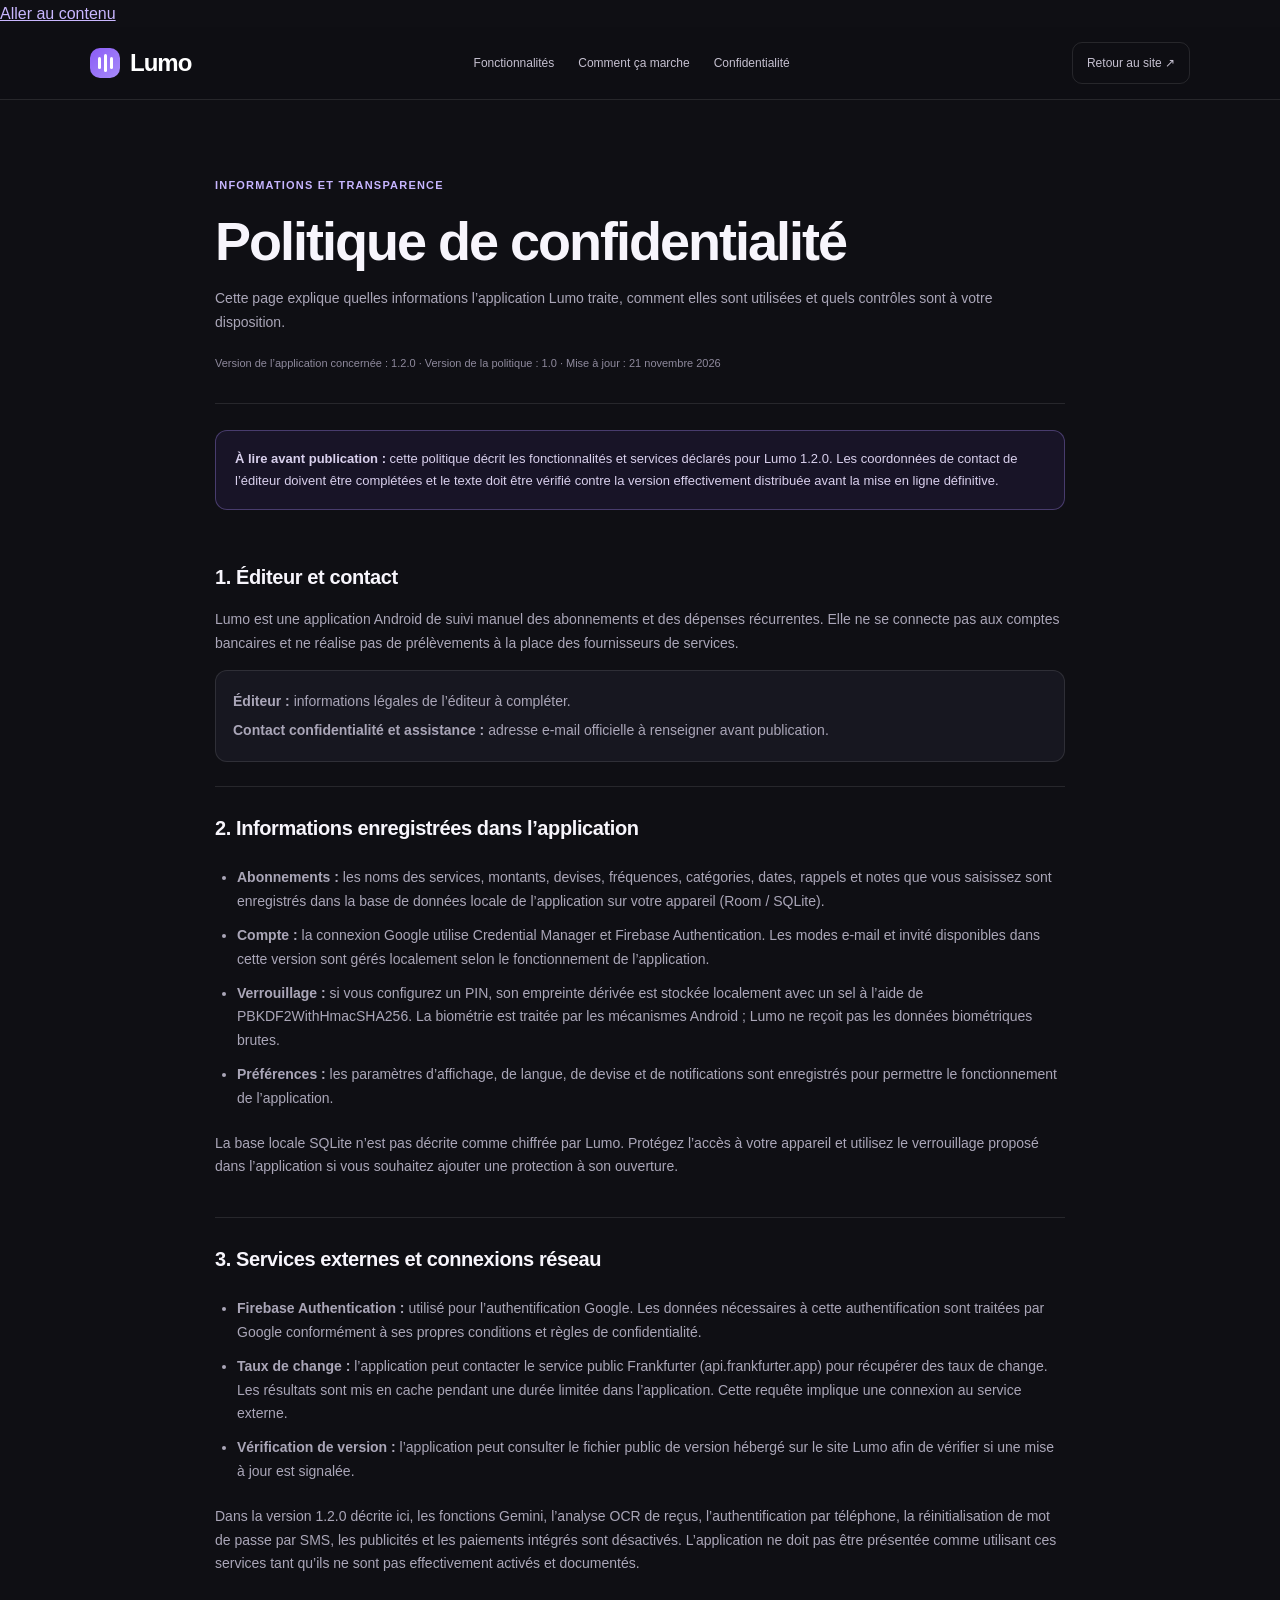
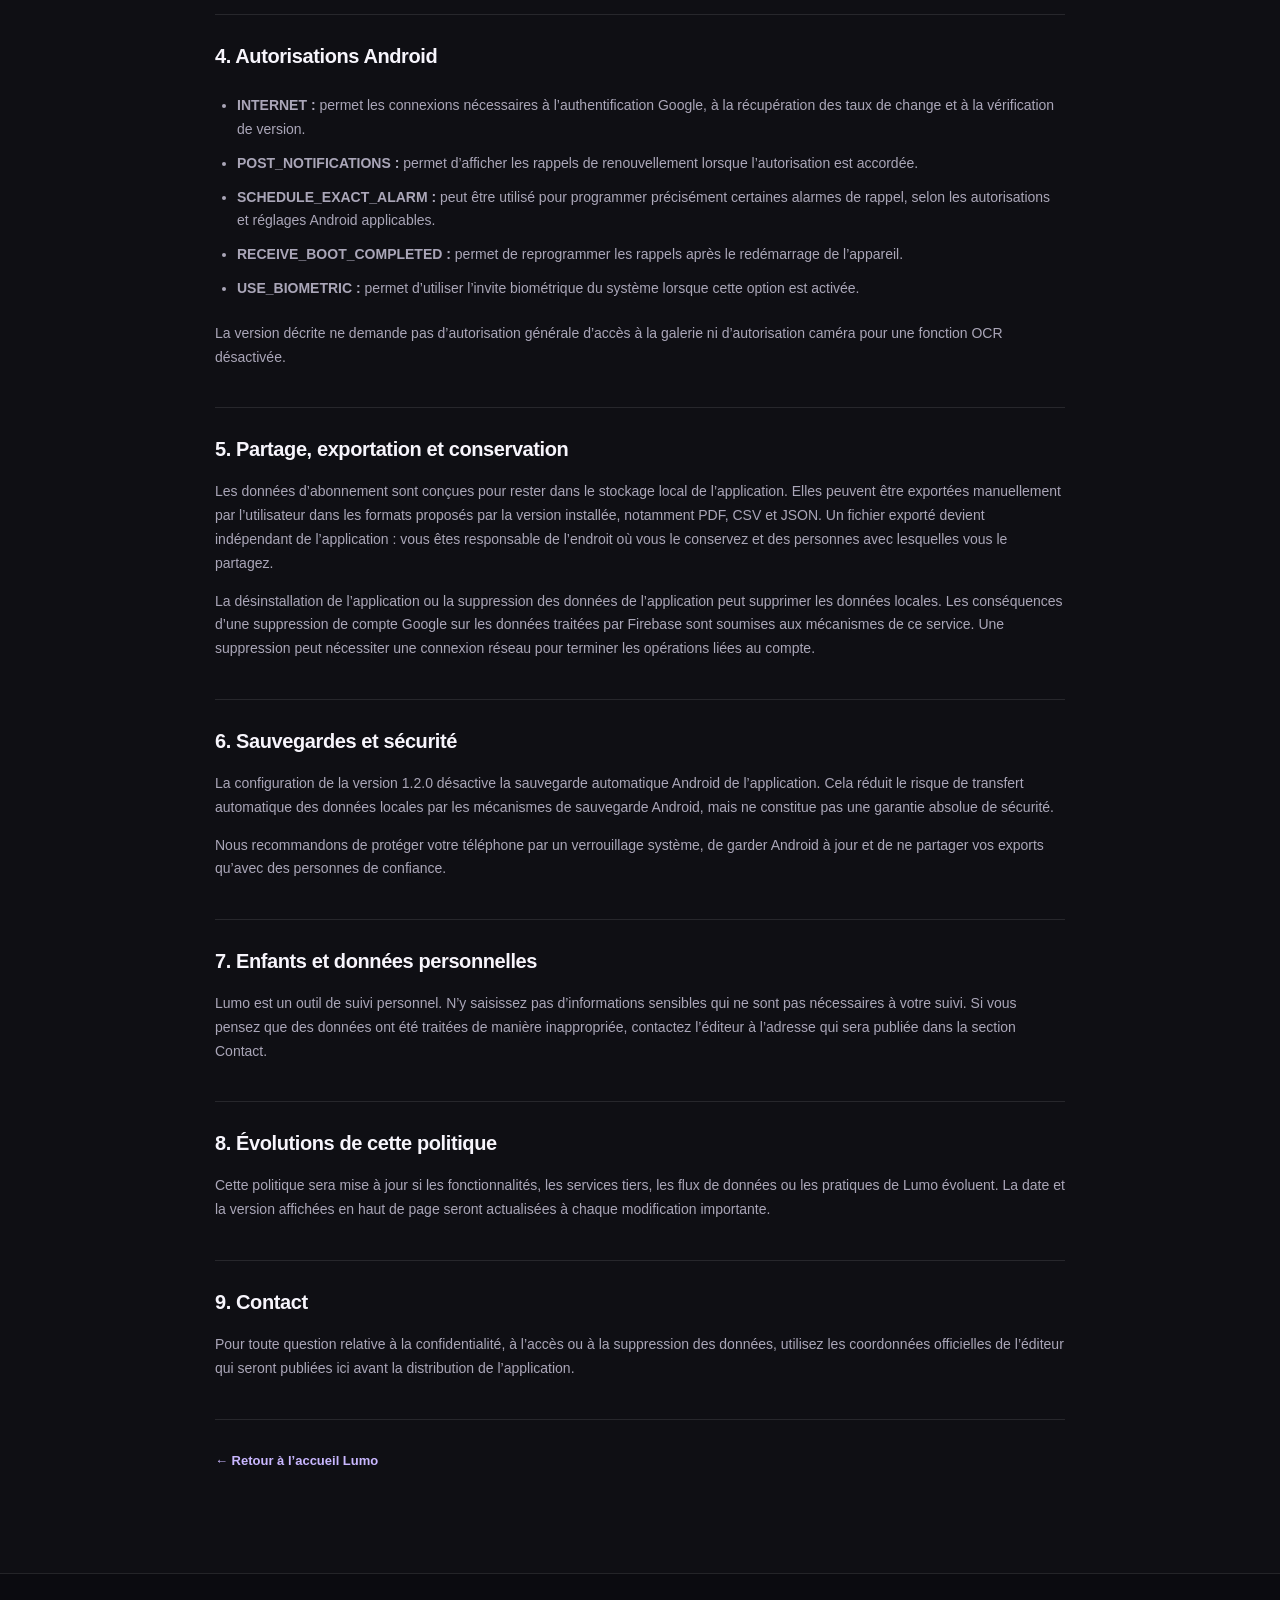
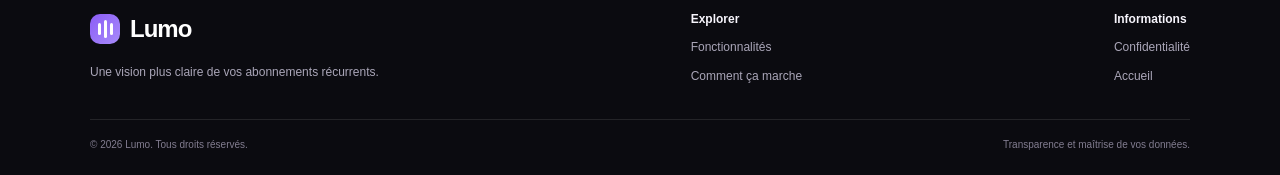
==== commit 64fa3759: "Update privacy page navigation to match new Lumo site" ====
--- a/privacy.html
+++ b/privacy.html
@@ -3,7 +3,7 @@
 <head>
   <meta charset="utf-8">
   <meta name="viewport" content="width=device-width, initial-scale=1">
-  <meta name="theme-color" content="#090914">
+  <meta name="theme-color" content="#0f0f14">
   <meta name="description" content="Politique de confidentialité de l'application Android Lumo : données traitées, stockage, services tiers et droits des utilisateurs.">
   <title>Confidentialité — Lumo</title>
   <link rel="stylesheet" href="style.css">
@@ -14,8 +14,8 @@
     <div class="container nav-shell">
       <a class="brand" href="index.html" aria-label="Lumo, accueil"><span class="brand-mark" aria-hidden="true"><span></span><span></span><span></span></span><span>Lumo</span></a>
       <nav class="main-nav" aria-label="Navigation principale">
-        <a href="index.html#fonctionnalites">Fonctionnalités</a>
-        <a href="index.html#comment-ca-marche">Comment ça marche</a>
+        <a href="index.html#features">Fonctionnalités</a>
+        <a href="index.html#how">Comment ça marche</a>
         <a href="privacy.html" aria-current="page">Confidentialité</a>
       </nav>
       <a class="nav-cta" href="index.html">Retour au site <span aria-hidden="true">↗</span></a>
@@ -96,7 +96,7 @@
       <p>Cette politique sera mise à jour si les fonctionnalités, les services tiers, les flux de données ou les pratiques de Lumo évoluent. La date et la version affichées en haut de page seront actualisées à chaque modification importante.</p>
     </section>
 
-    <section class="privacy-section">
+    <section class="privacy-section" id="contact">
       <h2>9. Contact</h2>
       <p>Pour toute question relative à la confidentialité, à l’accès ou à la suppression des données, utilisez les coordonnées officielles de l’éditeur qui seront publiées ici avant la distribution de l’application.</p>
     </section>
--- a/style.css
+++ b/style.css
@@ -1,87 +1 @@
-:root {
-  color-scheme: dark;
-  --bg: #090914;
-  --bg-soft: #0e0e1c;
-  --panel: #131326;
-  --panel-2: #19182f;
-  --line: rgba(255,255,255,.09);
-  --text: #f7f6ff;
-  --muted: #aaa9c1;
-  --subtle: #77768f;
-  --purple: #a78bfa;
-  --violet: #8b5cf6;
-  --blue: #718bff;
-  --mint: #71e0c0;
-  --font: "DM Sans", system-ui, -apple-system, BlinkMacSystemFont, "Segoe UI", sans-serif;
-  --display: "Manrope", var(--font);
-}
-* { box-sizing: border-box; }
-html { scroll-behavior: smooth; scroll-padding-top: 92px; }
-body { margin: 0; background: var(--bg); color: var(--text); font-family: var(--font); line-height: 1.65; -webkit-font-smoothing: antialiased; }
-a { color: inherit; }
-button, a { -webkit-tap-highlight-color: transparent; }
-.container { width: min(1120px, calc(100% - 48px)); margin-inline: auto; }
-.skip-link { position: absolute; top: -60px; left: 16px; z-index: 999; padding: 10px 14px; background: white; color: #111; border-radius: 8px; }
-.skip-link:focus { top: 12px; }
-.site-header { position: sticky; top: 0; z-index: 50; background: rgba(9,9,20,.82); border-bottom: 1px solid rgba(255,255,255,.07); backdrop-filter: blur(18px); }
-.nav-shell { min-height: 78px; display: flex; align-items: center; justify-content: space-between; gap: 28px; }
-.brand { display: inline-flex; align-items: center; gap: 11px; text-decoration: none; color: var(--text); font: 800 23px var(--display); letter-spacing: -.8px; }
-.brand-mark { width: 34px; height: 34px; display: inline-flex; align-items: end; justify-content: center; gap: 3px; padding: 8px; border-radius: 11px; background: linear-gradient(145deg,#a78bfa,#6556df); box-shadow: 0 7px 24px rgba(139,92,246,.32); }
-.brand-mark span { width: 4px; border-radius: 4px; background: white; transform: skew(-18deg); }
-.brand-mark span:nth-child(1) { height: 9px; opacity: .78; }.brand-mark span:nth-child(2) { height: 16px; }.brand-mark span:nth-child(3) { height: 12px; opacity: .88; }
-.main-nav { display: flex; align-items: center; gap: clamp(16px,2.5vw,32px); }
-.main-nav a, .footer-nav a { color: var(--muted); text-decoration: none; font-size: 13px; font-weight: 600; transition: color .2s; }
-.main-nav a:hover, .footer-nav a:hover { color: white; }
-.nav-cta { text-decoration: none; color: white; font-size: 13px; font-weight: 700; padding: 11px 16px; border: 1px solid rgba(167,139,250,.42); border-radius: 10px; background: rgba(139,92,246,.12); }
-.nav-cta span { margin-left: 7px; color: #c4b5fd; }
-.section-wrap { position: relative; overflow: hidden; }
-.hero { padding: 88px 0 28px; background: radial-gradient(ellipse at 74% 36%,rgba(105,75,190,.13),transparent 42%), linear-gradient(180deg,#0c0b1a 0%,var(--bg) 100%); }
-.hero-grid { display: grid; grid-template-columns: 1.02fr .98fr; align-items: center; gap: 50px; min-height: 500px; position: relative; z-index: 1; }
-.hero-copy { padding: 18px 0 44px; }
-.eyebrow { display: inline-flex; align-items: center; gap: 9px; color: #c4b5fd; font-size: 11px; font-weight: 800; letter-spacing: 1.35px; text-transform: uppercase; }
-.status-dot { width: 7px; height: 7px; border-radius: 50%; background: var(--mint); box-shadow: 0 0 14px rgba(113,224,192,.8); }
-h1,h2,h3,p { margin-top: 0; }
-h1,h2,h3 { font-family: var(--display); }
-.hero h1 { margin: 24px 0 20px; font-size: clamp(43px,5.6vw,68px); line-height: 1.08; letter-spacing: -3.2px; font-weight: 800; }
-.gradient-text { background: linear-gradient(100deg,#d9ccff 0%,#a78bfa 48%,#7b9bff 100%); -webkit-background-clip: text; background-clip: text; color: transparent; }
-.hero-lead { max-width: 540px; color: #b6b4ca; font-size: 17px; line-height: 1.8; }
-.hero-actions { display: flex; flex-wrap: wrap; gap: 12px; margin-top: 30px; }
-.button { display: inline-flex; align-items: center; justify-content: center; gap: 12px; min-height: 48px; padding: 0 19px; border-radius: 11px; text-decoration: none; font-size: 13px; font-weight: 800; transition: transform .2s,border-color .2s,background .2s; }
-.button:hover { transform: translateY(-2px); }
-.button-primary { color: white; background: linear-gradient(110deg,#8b6cf0,#657ff0); box-shadow: 0 10px 30px rgba(111,91,222,.24); }
-.button-primary:hover { box-shadow: 0 14px 34px rgba(111,91,222,.36); }
-.button-quiet { color: #d2cfe5; border: 1px solid var(--line); background: rgba(255,255,255,.025); }
-.hero-proof { display: flex; align-items: center; gap: 10px; margin-top: 25px; color: #8e8ca8; font-size: 11px; font-weight: 600; }
-.proof-icon { display: grid; place-items: center; width: 19px; height: 19px; border-radius: 50%; color: #8ce6c9; background: rgba(113,224,192,.12); }
-.product-stage { min-height: 480px; position: relative; display: grid; place-items: center; }
-.stage-orbit { position: absolute; border: 1px solid rgba(167,139,250,.13); border-radius: 50%; transform: rotate(-24deg); }
-.orbit-a { width: 440px; height: 300px; }.orbit-b { width: 520px; height: 365px; transform: rotate(32deg); border-color: rgba(113,139,255,.1); }
-.phone-frame { width: 252px; height: 455px; position: relative; z-index: 2; padding: 9px; border: 1px solid rgba(255,255,255,.25); border-radius: 35px; background: linear-gradient(145deg,#333044,#10101b 38%,#27223e); box-shadow: 0 34px 90px rgba(0,0,0,.55),0 0 65px rgba(139,92,246,.17); transform: rotate(3deg); }
-.phone-top { height: 22px; display: flex; justify-content: space-between; padding: 1px 13px 0; color: #d5d0e8; font-size: 8px; font-weight: 700; }
-.app-screen { height: calc(100% - 22px); overflow: hidden; position: relative; padding: 17px 14px 0; border-radius: 25px; background: radial-gradient(ellipse at 80% 0%,rgba(133,91,225,.22),transparent 44%),#10101d; }
-.app-greeting span,.app-greeting strong { display: block; }.app-greeting span { color: #89869f; font-size: 9px; }.app-greeting strong { margin-top: 2px; font: 800 19px var(--display); }
-.app-total-card { margin-top: 17px; padding: 15px 13px 11px; border: 1px solid rgba(167,139,250,.25); border-radius: 15px; background: linear-gradient(135deg,rgba(116,89,205,.3),rgba(52,54,107,.22)); }
-.app-total-card span,.app-total-card small { display: block; color: #b3adc9; font-size: 8px; }.app-total-card strong { display: block; margin: 5px 0; font: 800 25px var(--display); letter-spacing: 1px; }.app-total-card small { font-size: 7px; }
-.total-sparkline { height: 25px; display: flex; align-items: end; gap: 5px; margin-top: 10px; }.total-sparkline i { flex: 1; border-radius: 5px 5px 1px 1px; background: linear-gradient(#b5a0ff,#7267db); opacity: .75; }.total-sparkline i:nth-child(1){height:35%}.total-sparkline i:nth-child(2){height:55%}.total-sparkline i:nth-child(3){height:42%}.total-sparkline i:nth-child(4){height:75%}.total-sparkline i:nth-child(5){height:60%}.total-sparkline i:nth-child(6){height:88%}.total-sparkline i:nth-child(7){height:68%}.total-sparkline i:nth-child(8){height:96%}.total-sparkline i:nth-child(9){height:78%}
-.app-section-head { display: flex; justify-content: space-between; margin: 18px 1px 10px; font-size: 9px; }.app-section-head span { color: #a99be7; font-size: 8px; }
-.app-empty { min-height: 112px; display: flex; flex-direction: column; align-items: center; justify-content: center; border: 1px dashed rgba(181,166,235,.23); border-radius: 13px; text-align: center; }.empty-symbol { display: grid; place-items: center; width: 27px; height: 27px; border-radius: 9px; background: rgba(167,139,250,.16); color: #c4b5fd; font-size: 18px; }.app-empty strong { margin-top: 7px; font-size: 9px; }.app-empty small { max-width: 145px; margin-top: 3px; color: #85829e; font-size: 7px; }
-.app-bottom { position: absolute; right: 0; bottom: 0; left: 0; display: flex; justify-content: space-around; padding: 11px 4px 9px; border-top: 1px solid rgba(255,255,255,.07); background: #11101f; color: #77748f; font-size: 12px; text-align: center; }.app-bottom span { display: flex; flex-direction: column; gap: 3px; }.app-bottom small { font-size: 6px; }.app-bottom .active { color: #b9a5ff; }
-.floating-note { position: absolute; z-index: 3; display: flex; align-items: center; gap: 10px; padding: 12px 15px; border: 1px solid rgba(255,255,255,.12); border-radius: 13px; background: rgba(27,25,48,.9); box-shadow: 0 16px 45px rgba(0,0,0,.28); backdrop-filter: blur(14px); }.note-top { top: 82px; right: -4px; }.note-bottom { bottom: 58px; left: -24px; }.note-icon { display: grid; place-items: center; width: 32px; height: 32px; border-radius: 10px; color: #c5b4ff; background: rgba(167,139,250,.15); font-size: 17px; }.note-check { color: #8de6c8; background: rgba(113,224,192,.13); }.floating-note strong,.floating-note small { display: block; }.floating-note strong { font-size: 10px; }.floating-note small { margin-top: 2px; color: #9895ae; font-size: 8px; }
-.hero-bottom { display: flex; align-items: center; gap: 16px; padding-top: 28px; color: #68667f; font-size: 9px; font-weight: 800; letter-spacing: 1.7px; }.hero-line { width: 48px; height: 1px; background: #4e466d; }
-.intro { padding: 110px 0 105px; background: linear-gradient(180deg,#090914,#0d0d1a 100%); }.section-heading { max-width: 650px; margin: 0 auto 48px; text-align: center; }.section-heading h2,.trust h2,.download h2 { margin: 14px 0; font-size: clamp(34px,4.5vw,49px); line-height: 1.13; letter-spacing: -2px; }.section-heading p { max-width: 590px; margin: 0 auto; color: var(--muted); font-size: 15px; }.muted-gradient { color: #a7a3bd; }
-.feature-grid { display: grid; grid-template-columns: repeat(3,minmax(0,1fr)); gap: 15px; }.feature-card { min-height: 305px; padding: 25px; border: 1px solid var(--line); border-radius: 18px; background: linear-gradient(145deg,rgba(24,23,45,.94),rgba(16,16,30,.96)); transition: transform .25s,border-color .25s; }.feature-card:hover { transform: translateY(-4px); border-color: rgba(167,139,250,.35); }.feature-card-large { grid-column: span 2; }.feature-card-accent { background: linear-gradient(145deg,rgba(90,74,153,.32),rgba(22,20,42,.96)); }.feature-icon { display: grid; place-items: center; width: 42px; height: 42px; margin-bottom: 20px; border-radius: 12px; font-size: 20px; }.icon-purple { color: #c6b6ff; background: rgba(167,139,250,.15); }.icon-blue { color: #9db4ff; background: rgba(113,139,255,.15); }.icon-pink { color: #f4a9d5; background: rgba(230,129,190,.13); }.icon-green { color: #8ce6c9; background: rgba(113,224,192,.13); }.icon-gold { color: #f4d28d; background: rgba(236,190,100,.13); }.icon-white { color: white; background: rgba(255,255,255,.13); }
-.feature-kicker { display: block; margin-bottom: 8px; color: #88849f; font-size: 9px; font-weight: 800; letter-spacing: 1.2px; }.feature-card h3 { max-width: 360px; margin: 0 0 9px; font-size: 19px; letter-spacing: -.55px; }.feature-card p { max-width: 390px; margin: 0; color: #a6a3ba; font-size: 12px; line-height: 1.75; }
-.mini-list { display: grid; grid-template-columns: repeat(3,1fr); gap: 8px; margin-top: 23px; }.mini-list>div { display: flex; align-items: center; gap: 7px; min-width: 0; padding: 9px; border: 1px solid rgba(255,255,255,.07); border-radius: 10px; background: rgba(255,255,255,.025); }.service-dot { flex: 0 0 25px; display: grid; place-items: center; height: 25px; border-radius: 8px; font-size: 10px; font-weight: 800; }.dot-one { color: #ffb6d6; background: rgba(238,112,174,.16); }.dot-two { color: #9bb7ff; background: rgba(113,139,255,.17); }.dot-three { color: #a9e8d5; background: rgba(113,224,192,.15); }.mini-list strong,.mini-list small { display: block; }.mini-list strong { font-size: 8px; }.mini-list small { color: #85829a; font-size: 7px; }.mini-tag { display: none; }
-.feature-visual { display: flex; align-items: center; gap: 12px; margin-top: 26px; padding: 13px; border: 1px solid rgba(255,255,255,.07); border-radius: 12px; background: rgba(255,255,255,.025); }.reminder-ring { display: grid; place-items: center; width: 35px; height: 35px; border: 1px solid rgba(113,224,192,.4); border-radius: 50%; color: #8ce6c9; background: rgba(113,224,192,.1); }.feature-visual strong,.feature-visual small { display: block; }.feature-visual strong { font-size: 10px; }.feature-visual small { color: #89869f; font-size: 8px; }
-.calendar-visual { margin-top: 24px; padding: 13px; border: 1px solid rgba(255,255,255,.07); border-radius: 12px; background: rgba(255,255,255,.025); }.calendar-head { display: flex; justify-content: space-between; color: #a9a4c1; font-size: 8px; font-weight: 800; letter-spacing: 1px; }.calendar-days,.calendar-dates { display: grid; grid-template-columns: repeat(7,1fr); gap: 4px; margin-top: 12px; text-align: center; }.calendar-days i { color: #77748e; font-size: 8px; font-style: normal; }.calendar-dates i { display: grid; place-items: center; width: 23px; height: 23px; margin: auto; border-radius: 8px; color: #b5b1c9; font-size: 8px; font-style: normal; }.calendar-dates .marked { color: #e2d9ff; background: rgba(167,139,250,.28); }
-.export-pills { display: flex; gap: 8px; margin-top: 26px; }.export-pills span { padding: 7px 13px; border: 1px solid rgba(113,224,192,.2); border-radius: 8px; color: #9de5cf; background: rgba(113,224,192,.07); font-size: 9px; font-weight: 800; letter-spacing: .5px; }
-.security-visual { display: flex; align-items: center; gap: 9px; margin-top: 24px; padding: 12px; border: 1px solid rgba(255,255,255,.07); border-radius: 12px; background: rgba(255,255,255,.025); }.security-visual>span:first-child { color: #d9c6ff; font-size: 10px; letter-spacing: 3px; }.security-visual b { flex: 1; color: #c5c1d8; font-size: 8px; }.security-check { color: #8ce6c9; }
-.text-link { display: inline-flex; align-items: center; gap: 9px; margin-top: 22px; color: #c5b5ff; text-decoration: none; font-size: 12px; font-weight: 800; }.text-link:hover { color: white; }
-.workflow { padding: 100px 0; background: #0d0d1a; border-block: 1px solid rgba(255,255,255,.04); }.workflow-grid { display: grid; grid-template-columns: .85fr 1.15fr; gap: 95px; align-items: center; }.align-left { margin: 0; text-align: left; }.align-left p { margin: 0 0 25px; }.button-secondary { color: #ded8f4; border: 1px solid rgba(167,139,250,.3); background: rgba(167,139,250,.08); }.steps { border-top: 1px solid var(--line); }.step { display: grid; grid-template-columns: 48px 1fr 42px; align-items: center; gap: 16px; padding: 24px 0; border-bottom: 1px solid var(--line); }.step-number { align-self: start; padding-top: 4px; color: #a995ef; font: 800 12px var(--display); }.step h3 { margin: 0 0 5px; font-size: 16px; }.step p { margin: 0; color: #9996ad; font-size: 12px; }.step-symbol { display: grid; place-items: center; width: 38px; height: 38px; border: 1px solid rgba(167,139,250,.2); border-radius: 12px; color: #c1b1ff; background: rgba(167,139,250,.08); font-size: 17px; }
-.trust { padding: 100px 0; }.trust-panel { display: grid; grid-template-columns: 1fr .85fr; gap: 65px; align-items: center; padding: 48px; border: 1px solid rgba(167,139,250,.2); border-radius: 24px; background: radial-gradient(ellipse at 0% 0%,rgba(121,91,204,.18),transparent 48%),linear-gradient(135deg,#17152b,#10101e); }.trust h2 { font-size: clamp(32px,4vw,44px); }.trust-copy p { max-width: 510px; color: #aaa7bd; font-size: 13px; line-height: 1.8; }.trust-points { display: grid; gap: 20px; }.trust-points>div { display: flex; align-items: flex-start; gap: 12px; }.trust-check { display: grid; flex: 0 0 24px; place-items: center; width: 24px; height: 24px; border-radius: 50%; color: #8ce6c9; background: rgba(113,224,192,.12); font-size: 12px; }.trust-points strong,.trust-points small { display: block; }.trust-points strong { font-size: 12px; }.trust-points small { margin-top: 4px; color: #9591aa; font-size: 11px; }
-.download { padding: 25px 0 105px; }.download-panel { position: relative; overflow: hidden; padding: 65px 24px; border: 1px solid rgba(167,139,250,.24); border-radius: 24px; background: radial-gradient(ellipse at 50% 0%,rgba(139,92,246,.23),transparent 55%),#141326; text-align: center; }.download-panel .eyebrow,.download-panel h2,.download-panel p,.download-panel .button,.download-note { position: relative; z-index: 1; }.download h2 { margin-top: 13px; }.download p { max-width: 520px; margin: 0 auto 24px; color: #aaa7bd; font-size: 13px; }.button-disabled { color: #a7a3b6; border: 1px solid rgba(255,255,255,.12); background: rgba(255,255,255,.06); cursor: not-allowed; }.download-note { display: block; margin-top: 13px; color: #77748f; font-size: 10px; }.download-orb { position: absolute; top: -150px; left: calc(50% - 160px); width: 320px; height: 260px; border-radius: 50%; background: rgba(139,92,246,.15); filter: blur(65px); }
-.site-footer { border-top: 1px solid var(--line); background: #080811; }.footer-main { display: grid; grid-template-columns: 1.4fr 1fr 1fr; gap: 50px; padding-block: 48px; }.footer-brand p { max-width: 230px; margin: 13px 0 0; color: #77748f; font-size: 11px; }.footer-nav { display: flex; flex-direction: column; align-items: flex-start; gap: 10px; }.footer-nav strong { margin-bottom: 3px; color: #e5e1f1; font-size: 11px; }.footer-nav a { font-size: 11px; }.footer-bottom { display: flex; justify-content: space-between; gap: 20px; padding-block: 17px; border-top: 1px solid rgba(255,255,255,.06); color: #6f6c83; font-size: 10px; }
-.privacy-content { width: min(850px,calc(100% - 48px)); margin: 0 auto; padding: 72px 0 100px; }.privacy-hero { padding-bottom: 35px; border-bottom: 1px solid var(--line); }.privacy-hero h1 { margin: 13px 0; font: 800 clamp(34px,5vw,48px)/1.15 var(--display); letter-spacing: -2px; }.privacy-hero p { max-width: 700px; color: var(--muted); font-size: 14px; }.privacy-meta { color: #77748f; font-size: 11px; }.privacy-notice { margin: 25px 0; padding: 17px 19px; border: 1px solid rgba(167,139,250,.25); border-radius: 12px; color: #c4bfd8; background: rgba(139,92,246,.08); font-size: 12px; }.privacy-section { padding: 27px 0; border-bottom: 1px solid var(--line); }.privacy-section h2 { margin: 0 0 13px; font: 700 19px var(--display); letter-spacing: -.4px; }.privacy-section p,.privacy-section li { color: #aaa7bd; font-size: 13px; line-height: 1.85; }.privacy-section ul { padding-left: 21px; }.privacy-section li { margin: 8px 0; }.privacy-section strong { color: #e5e1f1; }.privacy-contact { padding: 18px; border: 1px solid rgba(255,255,255,.09); border-radius: 12px; background: rgba(255,255,255,.025); }.privacy-contact p:last-child { margin-bottom: 0; }.back-link { display: inline-flex; margin-top: 30px; color: #c5b5ff; text-decoration: none; font-size: 12px; font-weight: 700; }
-@media (max-width: 900px) { .hero-grid { gap: 20px; }.hero h1 { font-size: clamp(42px,6vw,58px); }.note-top { right: -20px; }.note-bottom { left: -10px; }.workflow-grid { gap: 45px; }.trust-panel { gap: 35px; padding: 35px; }.mini-list { grid-template-columns: 1fr; }.mini-list>div { padding: 7px 9px; }.mini-list small { font-size: 7px; } }
-@media (max-width: 700px) { .container { width: min(100% - 36px,560px); }.nav-shell { min-height: 68px; flex-wrap: wrap; gap: 8px; padding-block: 10px; }.brand { font-size: 21px; }.main-nav { order: 3; width: 100%; justify-content: space-between; gap: 10px; overflow-x: auto; padding: 4px 0 2px; }.main-nav a { flex: 0 0 auto; font-size: 10px; }.nav-cta { padding: 9px 11px; font-size: 11px; }.hero { padding-top: 52px; }.hero-grid { grid-template-columns: 1fr; gap: 0; }.hero-copy { padding: 0 0 5px; }.hero h1 { font-size: clamp(42px,11vw,58px); letter-spacing: -2.4px; }.hero-lead { font-size: 14px; }.hero-actions { align-items: stretch; flex-direction: column; }.hero-actions .button { width: 100%; }.hero-proof { align-items: flex-start; font-size: 10px; }.product-stage { min-height: 430px; margin-top: 8px; }.phone-frame { transform: scale(.88) rotate(3deg); }.orbit-a { width: 340px; height: 260px; }.orbit-b { width: 390px; height: 300px; }.note-top { top: 42px; right: -1px; }.note-bottom { bottom: 30px; left: -2px; }.floating-note { padding: 9px 10px; }.floating-note strong { font-size: 9px; }.floating-note small { font-size: 7px; }.hero-bottom { padding-top: 5px; font-size: 8px; }.intro,.workflow,.trust { padding: 72px 0; }.section-heading { margin-bottom: 32px; }.section-heading h2,.trust h2,.download h2 { font-size: 36px; }.section-heading p { font-size: 13px; }.feature-grid { grid-template-columns: 1fr; }.feature-card,.feature-card-large { grid-column: auto; min-height: 0; padding: 22px; }.mini-list { grid-template-columns: 1fr; }.mini-list>div { padding: 9px; }.mini-list small { font-size: 8px; }.workflow-grid,.trust-panel { grid-template-columns: 1fr; gap: 35px; }.align-left { text-align: left; }.trust-panel { padding: 26px 21px; }.download { padding-bottom: 72px; }.download-panel { padding: 48px 20px; }.footer-main { grid-template-columns: 1fr 1fr; gap: 30px 20px; }.footer-brand { grid-column: 1/-1; }.footer-bottom { flex-direction: column; gap: 5px; }.privacy-content { width: calc(100% - 36px); padding: 48px 0 75px; } }
-@media (prefers-reduced-motion: reduce) { *,*::before,*::after { scroll-behavior: auto !important; transition-duration: .01ms !important; animation-duration: .01ms !important; animation-iteration-count: 1 !important; } }
+:root{color-scheme:dark;--bg:#0f0f14;--panel:#171720;--line:rgba(255,255,255,.1);--text:#f7f5fc;--muted:#aaa6b8;--purple:#8b5cf6;--lav:#a78bfa;font-family:"DM Sans",Arial,sans-serif}*{box-sizing:border-box}html{scroll-behavior:smooth}body{margin:0;background:var(--bg);color:var(--text);font-family:"DM Sans",Arial,sans-serif;line-height:1.7}.container{width:min(1100px,calc(100% - 40px));margin:auto}a{color:#c9b7ff}.site-header{position:sticky;top:0;z-index:20;background:#0f0f14eF;backdrop-filter:blur(16px);border-bottom:1px solid var(--line)}.nav-shell{min-height:72px;display:flex;align-items:center;justify-content:space-between;gap:20px}.brand{display:flex;align-items:center;gap:10px;color:white;text-decoration:none;font-size:24px;font-weight:800;letter-spacing:-1px}.brand-mark{width:30px;height:30px;display:inline-flex;align-items:center;justify-content:center;gap:3px;border-radius:10px;background:linear-gradient(135deg,var(--purple),var(--lav))}.brand-mark span{width:3px;height:12px;border-radius:3px;background:white}.brand-mark span:nth-child(2){height:18px}.main-nav{display:flex;gap:24px}.main-nav a,.nav-cta{font-size:12px;color:#c5c0d0;text-decoration:none}.nav-cta{padding:10px 14px;border:1px solid var(--line);border-radius:10px}.privacy-content{width:min(850px,calc(100% - 40px));margin:0 auto;padding:70px 0 100px}.privacy-hero{padding-bottom:30px;border-bottom:1px solid var(--line)}.eyebrow{font-size:11px;color:#c7b5ff;text-transform:uppercase;letter-spacing:1.2px;font-weight:700}.privacy-hero h1{font-size:clamp(34px,6vw,54px);line-height:1.1;letter-spacing:-2px;margin:15px 0}.privacy-hero p,.privacy-section p,.privacy-section li{color:var(--muted);font-size:14px}.privacy-meta{margin-top:20px;color:#8e899c;font-size:11px}.privacy-notice{margin:26px 0;padding:17px 19px;border:1px solid #a78bfa55;background:#8b5cf615;border-radius:12px;color:#d9d0ed;font-size:13px}.privacy-section{padding:24px 0;border-bottom:1px solid var(--line)}.privacy-section h2{font-size:20px;letter-spacing:-.4px;margin:0 0 12px}.privacy-section ul{padding-left:22px}.privacy-section li{padding:5px 0}.privacy-contact{padding:14px 17px;border-radius:12px;background:var(--panel);border:1px solid var(--line)}.privacy-contact p{margin:5px 0}.back-link{display:inline-block;margin-top:30px;text-decoration:none;font-size:13px;font-weight:700}.site-footer{border-top:1px solid var(--line);padding:35px 0 22px;background:#0b0b10}.footer-main{display:flex;justify-content:space-between;gap:25px}.footer-brand p{color:var(--muted);font-size:12px}.footer-nav{display:flex;flex-direction:column;gap:8px}.footer-nav strong{font-size:12px}.footer-nav a{font-size:12px;text-decoration:none;color:var(--muted)}.footer-bottom{display:flex;justify-content:space-between;gap:15px;margin-top:25px;padding-top:16px;border-top:1px solid var(--line);font-size:10px;color:#827d90}@media(max-width:680px){.nav-shell{flex-wrap:wrap;padding:12px 0}.main-nav{order:3;width:100%;overflow:auto;gap:18px;padding-bottom:7px}.main-nav a{white-space:nowrap}.nav-cta{margin-left:auto}.privacy-content{padding:45px 0 75px}.footer-main,.footer-bottom{flex-direction:column}.footer-main{gap:20px}}
